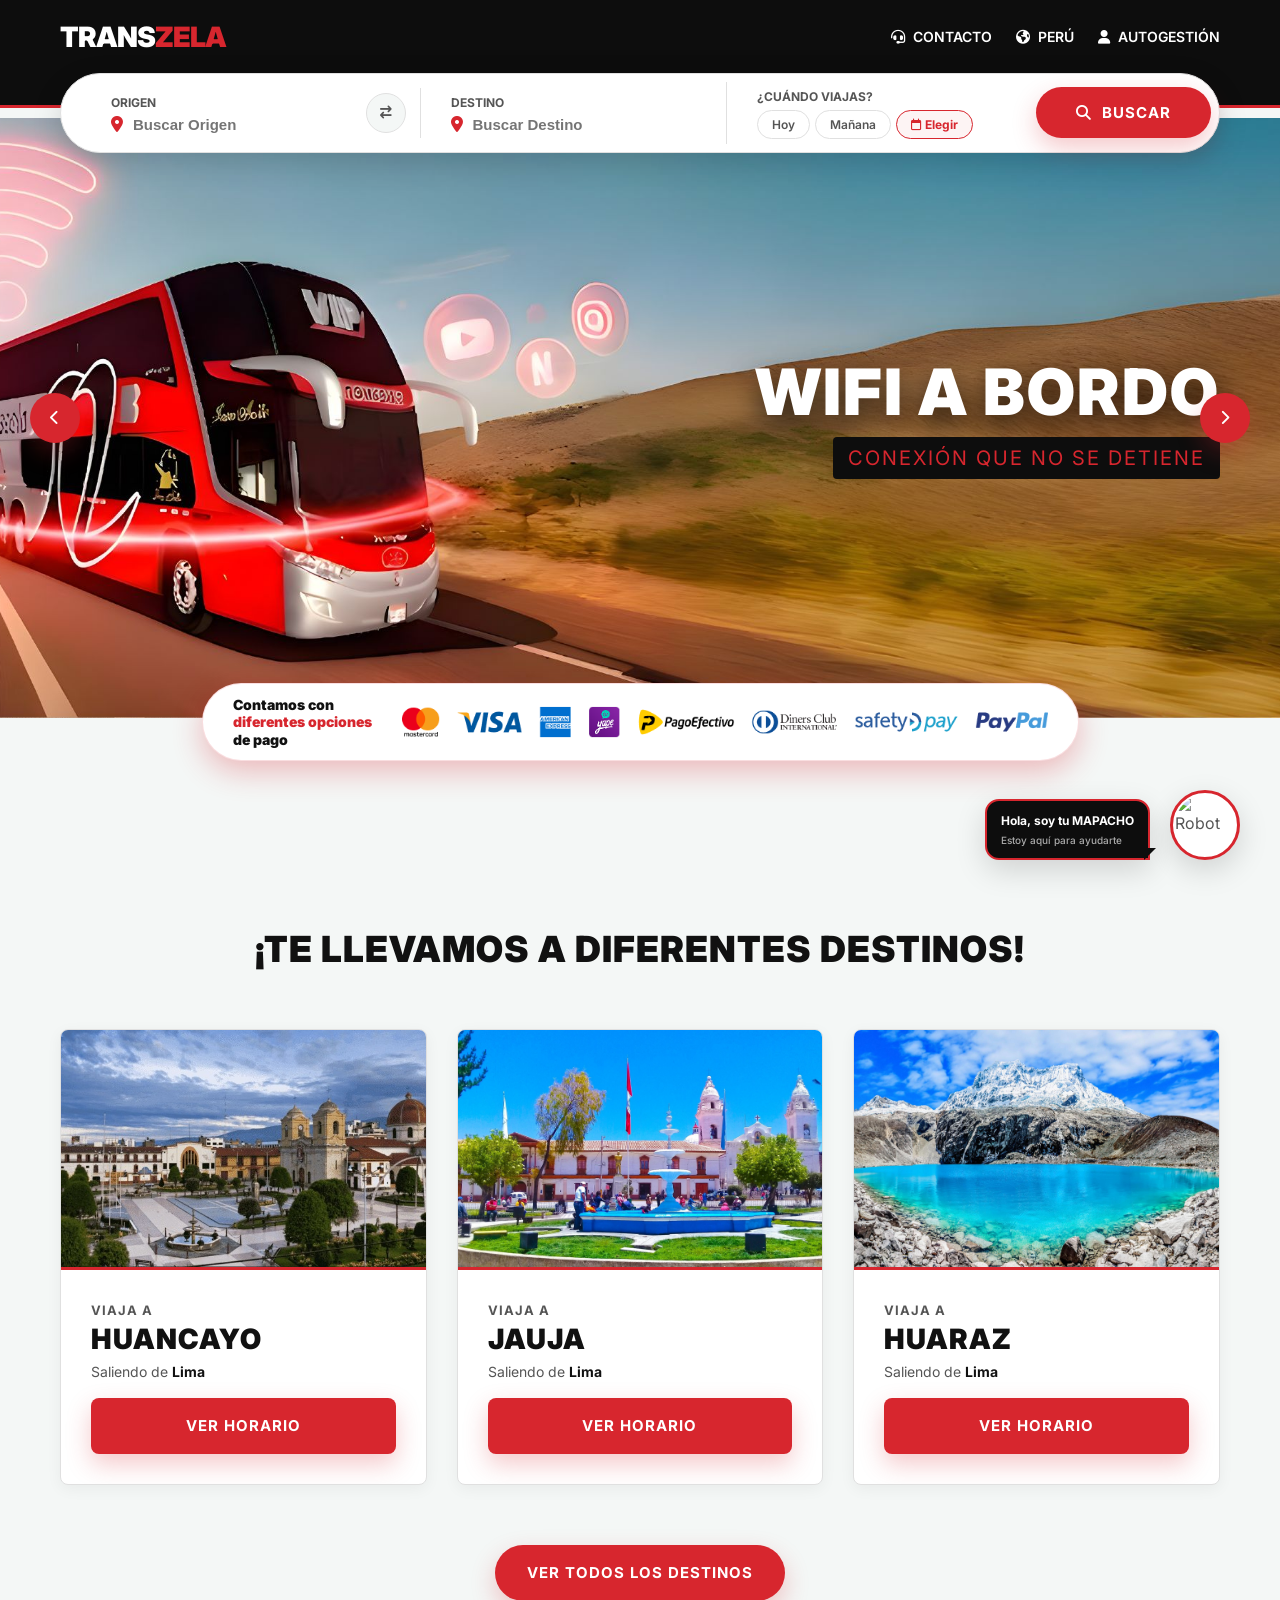
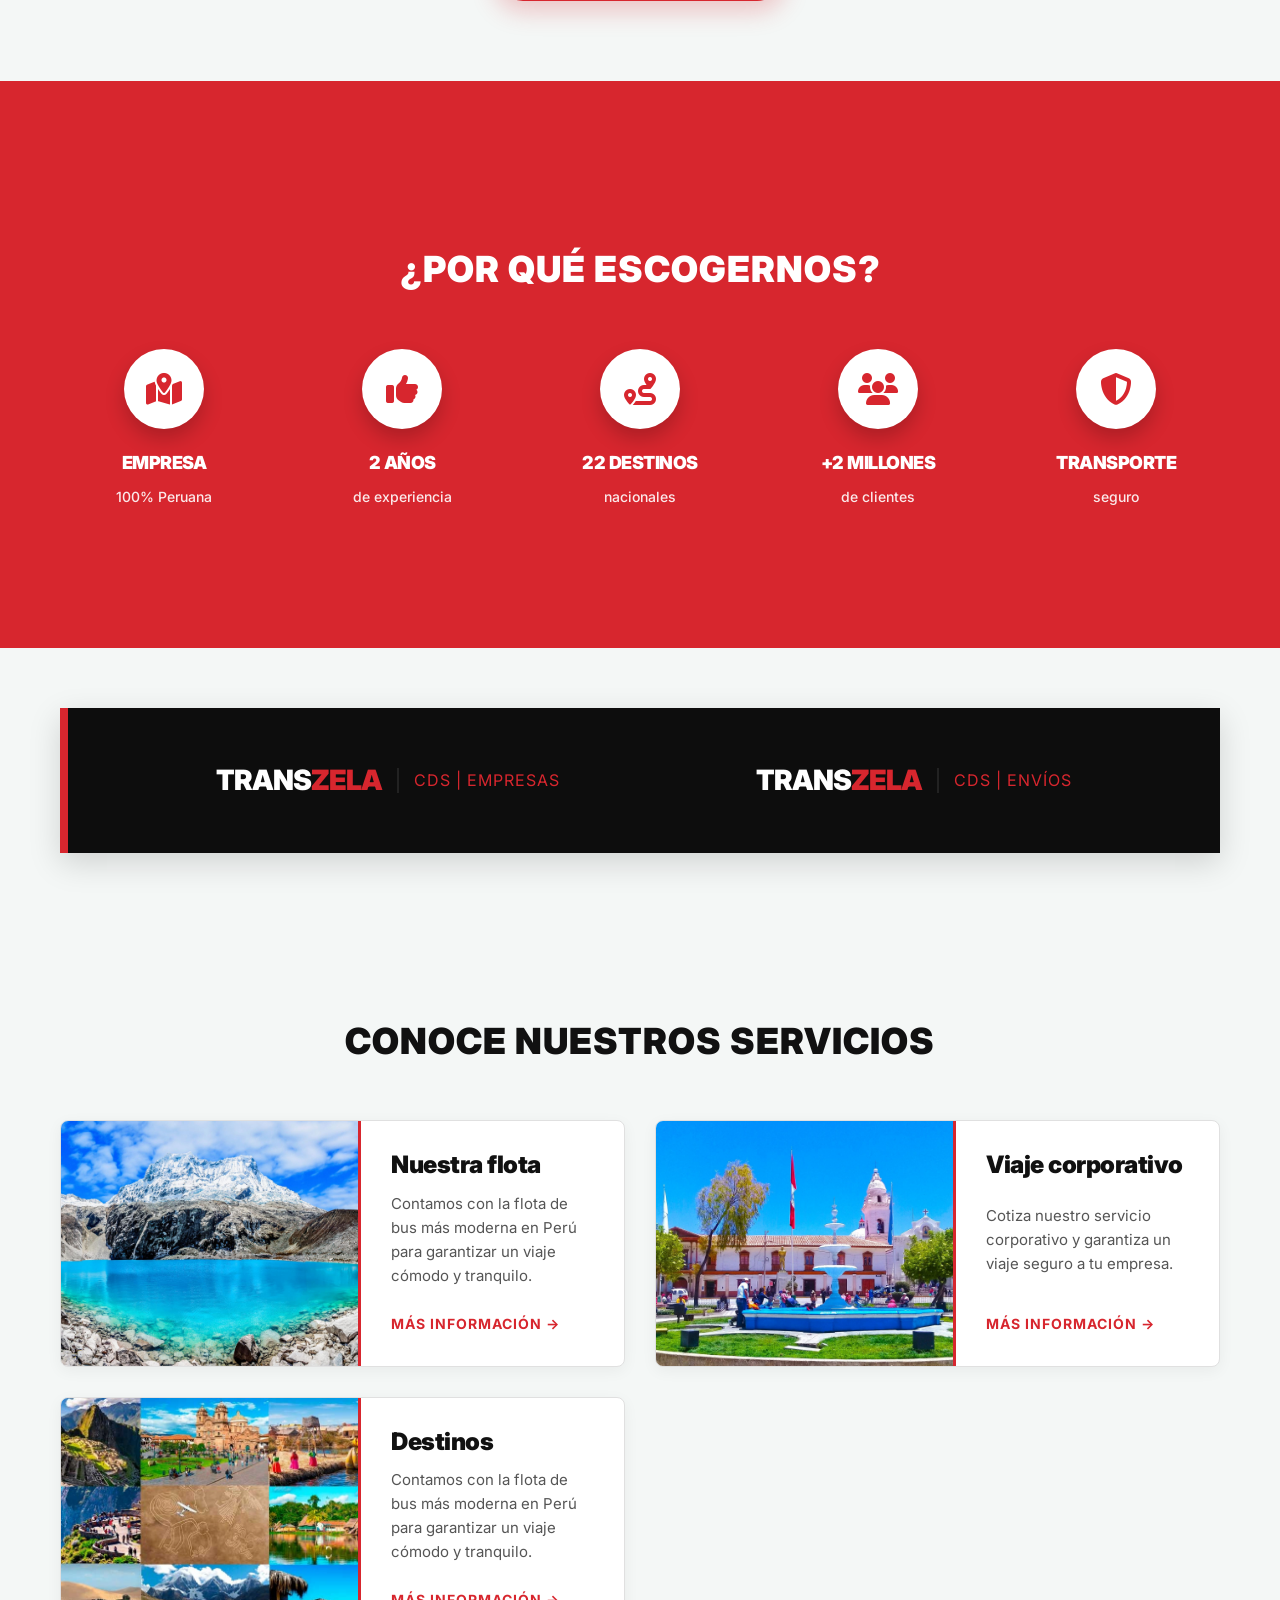
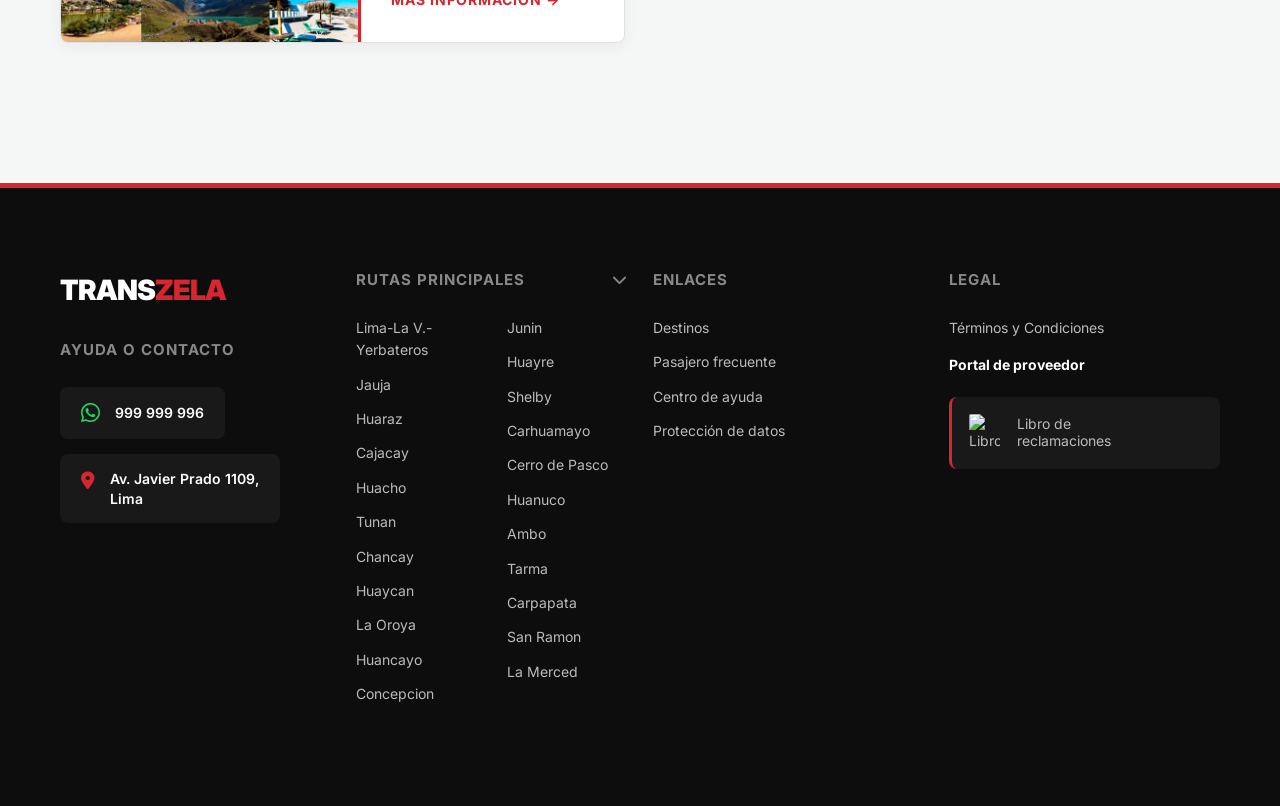
==== index.html @ 8080756e "style(hero): remover filtros gradient oscuros de las imagenes del carrusel" ====
<!DOCTYPE html>
<html lang="es">

<head>
    <meta charset="UTF-8">
    <meta name="viewport" content="width=device-width, initial-scale=1.0">
    <title>TRANSZELA - Viaja seguro y cómodo</title>
    <!-- SEO best practices -->
    <meta name="description"
        content="Transit and travel across Peru with maximum comfort. Empresa de transporte Transzela.">
    <link rel="stylesheet" href="https://cdnjs.cloudflare.com/ajax/libs/font-awesome/6.4.0/css/all.min.css">
    <link href="https://fonts.googleapis.com/css2?family=Inter:wght@400;500;600;700;800;900&display=swap"
        rel="stylesheet">
    <link rel="stylesheet" href="styles/main.css">
    <link rel="icon" type="image/png" href="assets/icons/favicon.ico">
</head>

<body>
    <!-- Mounted Header & Pill -->
    <div id="app-header"></div>

    <!-- Hero Banner Carousel -->
    <main>
        <section class="hero" id="hero">
            <div class="hero__track">
                <!-- Slide 1 -->
                <div class="hero__slide hero__slide--active"
                    style="background-image: url('assets/images/buswifi.jpg')">
                    <div class="l-container hero__content">
                        <div class="hero__badge">
                            <h1 class="hero__badge-title">WIFI A BORDO</h1>
                            <p class="hero__badge-sub">CONEXIÓN QUE NO SE DETIENE</p>
                        </div>
                    </div>
                </div>
                <!-- Slide 2 -->
                <div class="hero__slide"
                    style="background-image: url('assets/images/bhotel.jpg')">
                    <div class="l-container hero__content hero__content--left">
                        <div class="hero__badge">
                            <h1 class="hero__badge-title">Bus Hotel</h1>
                            <p class="hero__badge-sub">La Ruta del Descanso</p>
                        </div>
                    </div>
                </div>
                <!-- Slide 3 -->
                <div class="hero__slide"
                    style="background-image: url('assets/images/b180.jpg')">
                    <div class="l-container hero__content hero__content--center">
                        <div class="hero__badge">
                            <h1 class="hero__badge-title">180° RECLINABLE</h1>
                            <p class="hero__badge-sub">COMODIDAD PREMIUM TOTAL</p>
                        </div>
                    </div>
                </div>
            </div>

            <div class="hero__nav-container">
                <button class="btn btn--primary btn--pill hero__nav-btn" id="prevBtn" aria-label="Slide anterior"><i
                        class="fa-solid fa-chevron-left"></i></button>
                <button class="btn btn--primary btn--pill hero__nav-btn" id="nextBtn" aria-label="Siguiente slide"><i
                        class="fa-solid fa-chevron-right"></i></button>
            </div>

        </section>

        <!-- Pasarela de Pagos Superpuesta -->
        <div class="payment-overlay__wrapper">
            <div class="payment-overlay">
                <div class="payment-overlay__text">
                    <span class="payment-overlay__text--bold">Contamos con</span><br>
                    <span class="payment-overlay__text--primary">diferentes opciones</span><br>
                    <span class="payment-overlay__text--bold">de pago</span>
                </div>
                <img src="assets/images/pasarela.png" alt="Opciones de Pago" class="payment-overlay__img" loading="lazy">
            </div>
        </div>

        <!-- Top Destinations -->
        <section class="l-section">
            <h2 class="l-section__title">¡Te llevamos a diferentes destinos!</h2>
            <div class="l-container l-grid l-grid--3">
                <div class="card">
                    <img src="assets/images/destinos/Huancayo.jpg" alt="Huancayo" class="card__img" loading="lazy">
                    <div class="card__body">
                        <div>
                            <p class="dest-card__title">Viaja a <span>Huancayo</span></p>
                            <p class="dest-card__sub">Saliendo de <strong>Lima</strong></p>
                        </div>
                        <a href="#" class="btn btn--primary u-w-full">VER HORARIO</a>
                    </div>
                </div>
                <div class="card">
                    <img src="assets/images/destinos/Jauja.jpg" alt="Jauja" class="card__img" loading="lazy">
                    <div class="card__body">
                        <div>
                            <p class="dest-card__title">Viaja a <span>Jauja</span></p>
                            <p class="dest-card__sub">Saliendo de <strong>Lima</strong></p>
                        </div>
                        <a href="#" class="btn btn--primary u-w-full">VER HORARIO</a>
                    </div>
                </div>
                <div class="card">
                    <img src="assets/images/destinos/Huaraz.jpg" alt="Huaraz" class="card__img" loading="lazy">
                    <div class="card__body">
                        <div>
                            <p class="dest-card__title">Viaja a <span>Huaraz</span></p>
                            <p class="dest-card__sub">Saliendo de <strong>Lima</strong></p>
                        </div>
                        <a href="#" class="btn btn--primary u-w-full">VER HORARIO</a>
                    </div>
                </div>
            </div>

            <div class="l-container u-text-center u-mt-40">
                <a href="pages/destinos.html" class="btn btn--primary btn--pill">Ver todos los destinos</a>
            </div>
        </section>

        <!-- Why Us -->
        <section class="l-section l-section--primary">
            <h2 class="l-section__title u-text-white">¿Por qué escogernos?</h2>
            <div class="l-container l-grid l-grid--features">
                <div class="feature">
                    <div class="feature__icon"><i class="fa-solid fa-map-location-dot"></i></div>
                    <h4 class="feature__title">Empresa</h4>
                    <p class="feature__desc">100% Peruana</p>
                </div>
                <div class="feature">
                    <div class="feature__icon"><i class="fa-solid fa-thumbs-up"></i></div>
                    <h4 class="feature__title">2 Años</h4>
                    <p class="feature__desc">de experiencia</p>
                </div>
                <div class="feature">
                    <div class="feature__icon"><i class="fa-solid fa-route"></i></div>
                    <h4 class="feature__title">22 Destinos</h4>
                    <p class="feature__desc">nacionales</p>
                </div>
                <div class="feature">
                    <div class="feature__icon"><i class="fa-solid fa-users"></i></div>
                    <h4 class="feature__title">+2 Millones</h4>
                    <p class="feature__desc">de clientes</p>
                </div>
                <div class="feature">
                    <div class="feature__icon"><i class="fa-solid fa-shield-halved"></i></div>
                    <h4 class="feature__title">Transporte</h4>
                    <p class="feature__desc">seguro</p>
                </div>
            </div>
        </section>

        <!-- Banner -->
        <div class="l-container">
            <div class="banner">
                <div class="banner__brand">
                    <span class="header__logo-text">
                        <span class="header__logo-text--dark">TRANS</span><span
                            class="header__logo-text--primary">ZELA</span>
                    </span>
                    <span class="banner__sub">CDS | empresas</span>
                </div>
                <div class="banner__brand">
                    <span class="header__logo-text">
                        <span class="header__logo-text--dark">TRANS</span><span
                            class="header__logo-text--primary">ZELA</span>
                    </span>
                    <span class="banner__sub">CDS | envíos</span>
                </div>
            </div>
        </div>

        <!-- Servicios -->
        <section class="l-section">
            <h2 class="l-section__title">Conoce nuestros servicios</h2>
            <div class="l-container l-grid l-grid--2">
                <div class="card card--horizontal">
                    <img src="assets/images/destinos/Huaraz.jpg" alt="Flota" class="card__img" loading="lazy">
                    <div class="card__body">
                        <h3 class="card__title">Nuestra flota</h3>
                        <p class="card__desc">Contamos con la flota de bus más moderna en Perú para garantizar un viaje
                            cómodo y tranquilo.</p>
                        <a href="pages/flota.html" class="card__link">Más información →</a>
                    </div>
                </div>
                <div class="card card--horizontal">
                    <img src="assets/images/destinos/Jauja.jpg" alt="Corporativo" class="card__img" loading="lazy">
                    <div class="card__body">
                        <h3 class="card__title">Viaje corporativo</h3>
                        <p class="card__desc">Cotiza nuestro servicio corporativo y garantiza un viaje seguro a tu
                            empresa.</p>
                        <a href="pages/corporativo.html" class="card__link">Más información →</a>
                    </div>
                </div>
                <div class="card card--horizontal">
                    <img src="assets/images/destinos.webp" alt="Destinos" class="card__img" loading="lazy">
                    <div class="card__body">
                        <h3 class="card__title">Destinos</h3>
                        <p class="card__desc">Contamos con la flota de bus más moderna en Perú para garantizar un viaje
                            cómodo y tranquilo.</p>
                        <a href="pages/destinos.html" class="card__link">Más información →</a>
                    </div>
                </div>
            </div>
        </section>
    </main>

    <!-- Footer Component -->
    <div id="app-footer"></div>

    <!-- Main JavaScript App -->
    <script type="module" src="scripts/main.js"></script>
</body>

</html>
---- styles/main.css ----
/* ==========================================================================
   Main Stylesheet
   ========================================================================== */

/* 1. Global Variables & Setup */
@import url('variables.css');

/* 2. Layout Structure */
@import url('layout.css');

/* 3. BEM UI Components */
@import url('components.css');
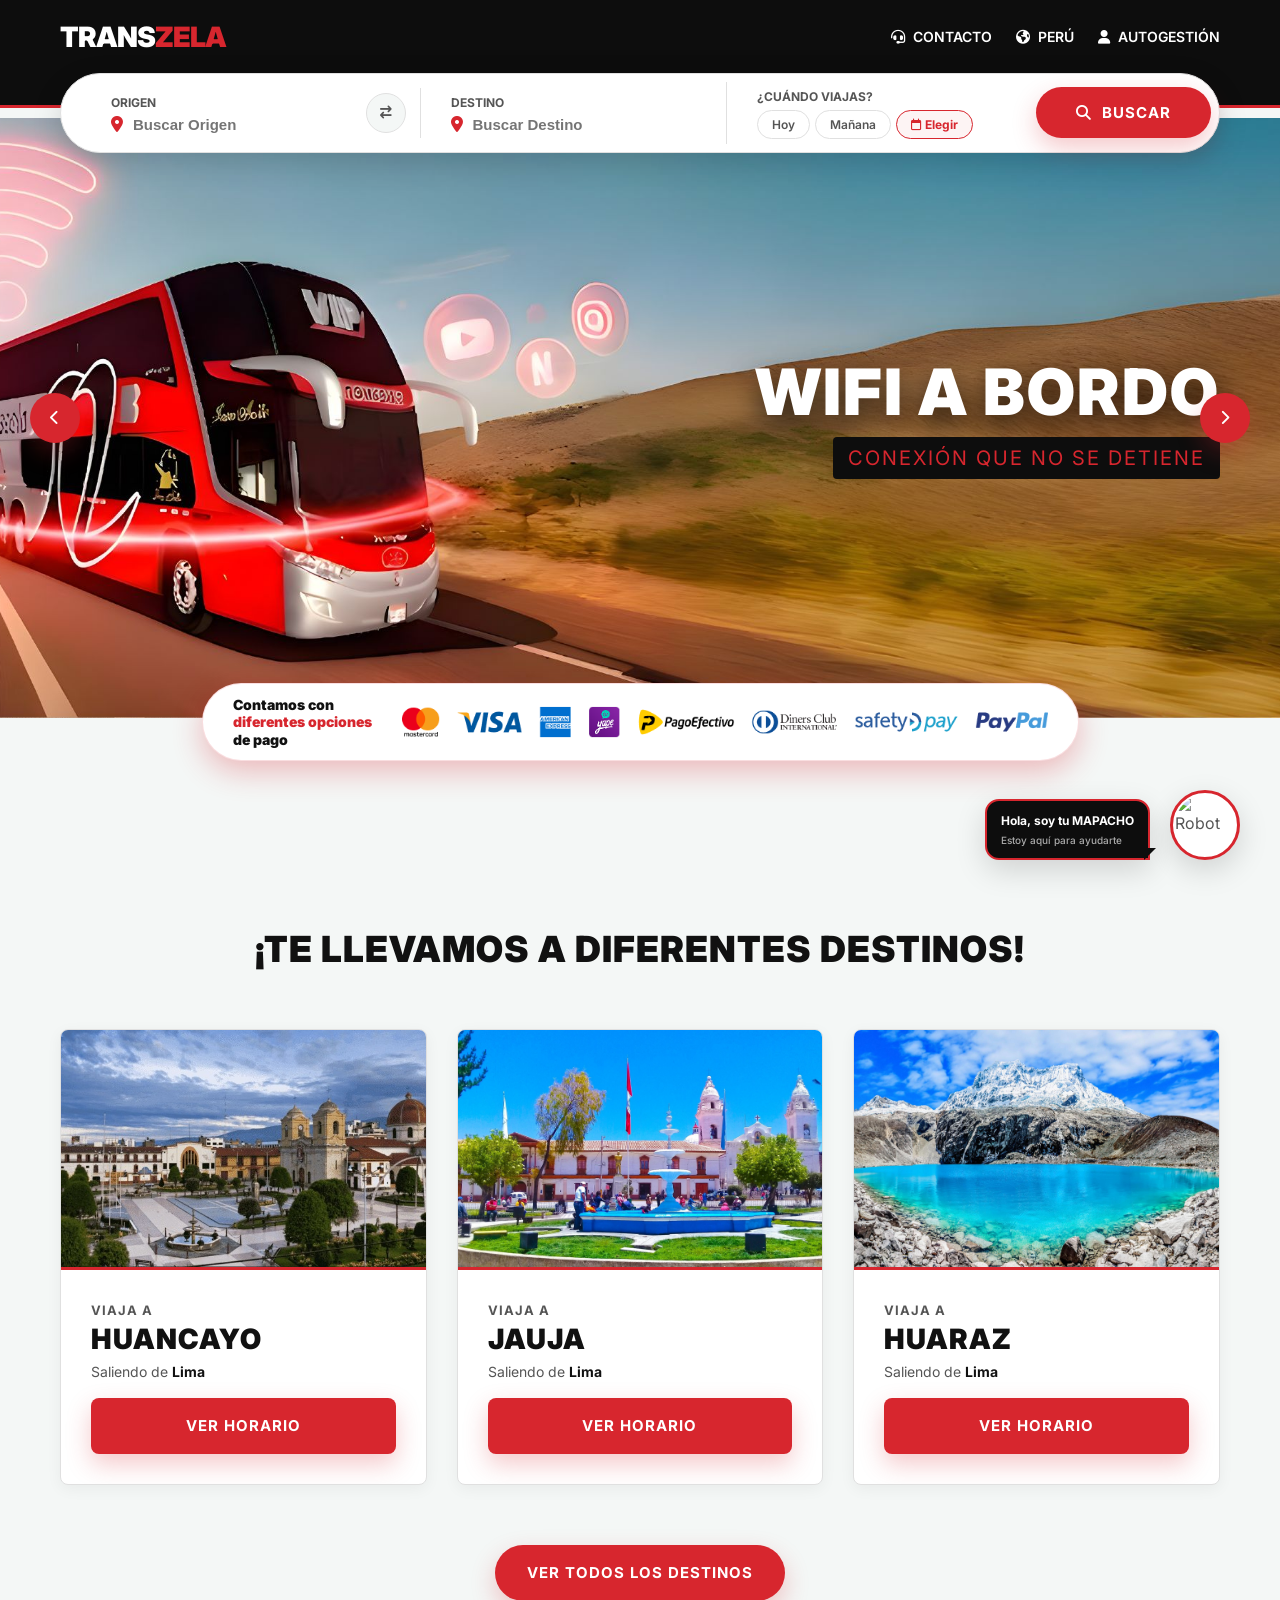
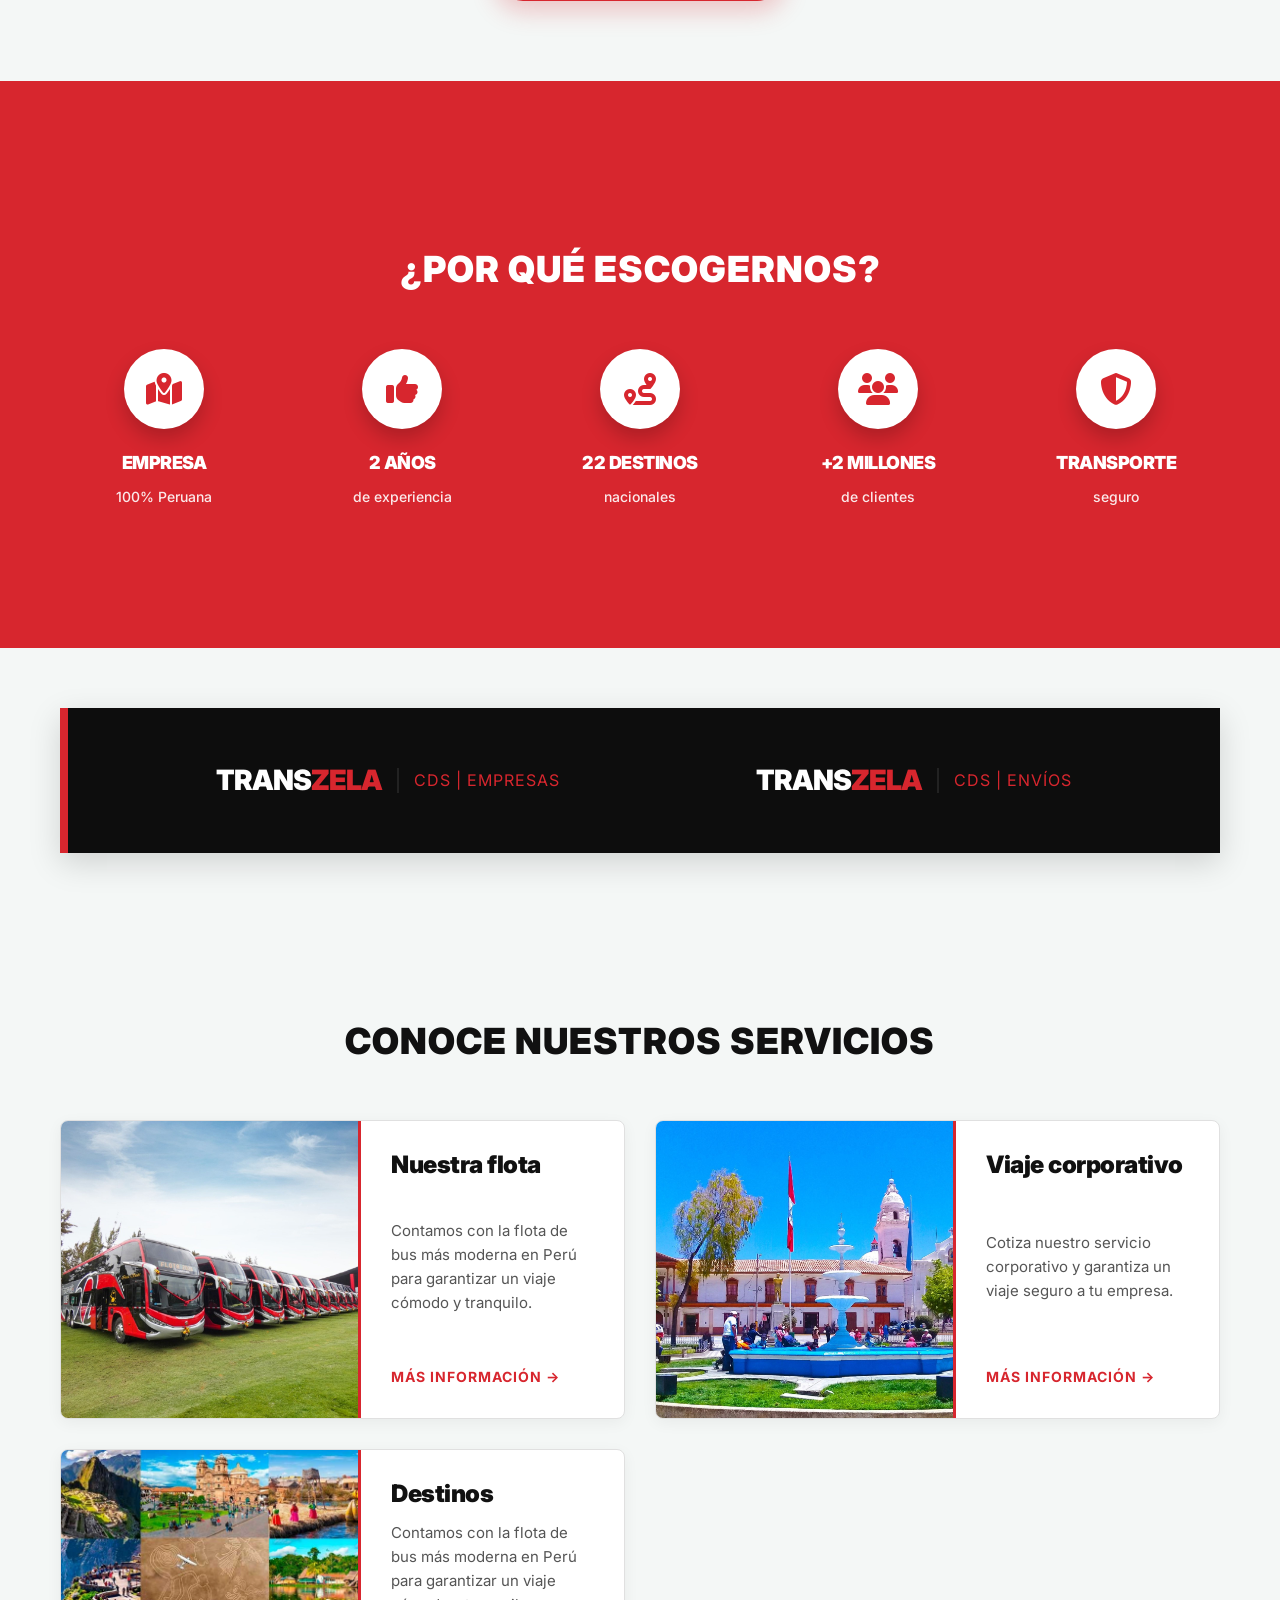
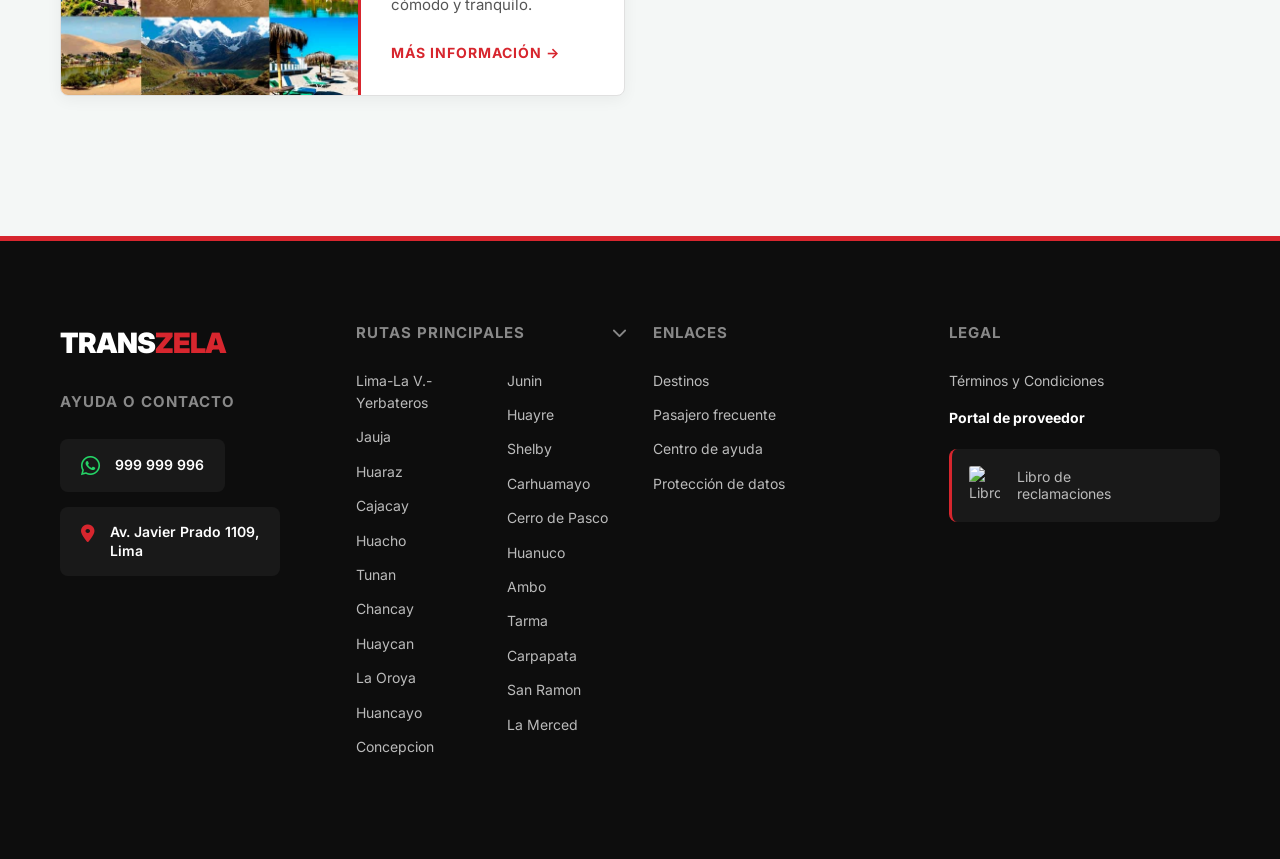
==== commit d5e4c84a: "chore: actualizaciones manuales de rutas de imagen y contenido ajustado en index" ====
--- a/index.html
+++ b/index.html
@@ -24,8 +24,7 @@
         <section class="hero" id="hero">
             <div class="hero__track">
                 <!-- Slide 1 -->
-                <div class="hero__slide hero__slide--active"
-                    style="background-image: url('assets/images/buswifi.jpg')">
+                <div class="hero__slide hero__slide--active" style="background-image: url('assets/images/buswifi.jpg')">
                     <div class="l-container hero__content">
                         <div class="hero__badge">
                             <h1 class="hero__badge-title">WIFI A BORDO</h1>
@@ -34,8 +33,7 @@
                     </div>
                 </div>
                 <!-- Slide 2 -->
-                <div class="hero__slide"
-                    style="background-image: url('assets/images/bhotel.jpg')">
+                <div class="hero__slide" style="background-image: url('assets/images/bhotel.jpg')">
                     <div class="l-container hero__content hero__content--left">
                         <div class="hero__badge">
                             <h1 class="hero__badge-title">Bus Hotel</h1>
@@ -44,12 +42,11 @@
                     </div>
                 </div>
                 <!-- Slide 3 -->
-                <div class="hero__slide"
-                    style="background-image: url('assets/images/b180.jpg')">
+                <div class="hero__slide" style="background-image: url('assets/images/b180.jpg')">
                     <div class="l-container hero__content hero__content--center">
                         <div class="hero__badge">
-                            <h1 class="hero__badge-title">180° RECLINABLE</h1>
-                            <p class="hero__badge-sub">COMODIDAD PREMIUM TOTAL</p>
+                            <h1 class="hero__badge-title">VIAJE SEGURO</h1>
+                            <p class="hero__badge-sub">MONITOREO GPS Y CONTROL 24/7</p>
                         </div>
                     </div>
                 </div>
@@ -72,7 +69,8 @@
                     <span class="payment-overlay__text--primary">diferentes opciones</span><br>
                     <span class="payment-overlay__text--bold">de pago</span>
                 </div>
-                <img src="assets/images/pasarela.png" alt="Opciones de Pago" class="payment-overlay__img" loading="lazy">
+                <img src="assets/images/pasarela.png" alt="Opciones de Pago" class="payment-overlay__img"
+                    loading="lazy">
             </div>
         </div>
 
@@ -174,7 +172,7 @@
             <h2 class="l-section__title">Conoce nuestros servicios</h2>
             <div class="l-container l-grid l-grid--2">
                 <div class="card card--horizontal">
-                    <img src="assets/images/destinos/Huaraz.jpg" alt="Flota" class="card__img" loading="lazy">
+                    <img src="assets/images/fleet/Flota.jpg" alt="Flota" class="card__img" loading="lazy">
                     <div class="card__body">
                         <h3 class="card__title">Nuestra flota</h3>
                         <p class="card__desc">Contamos con la flota de bus más moderna en Perú para garantizar un viaje
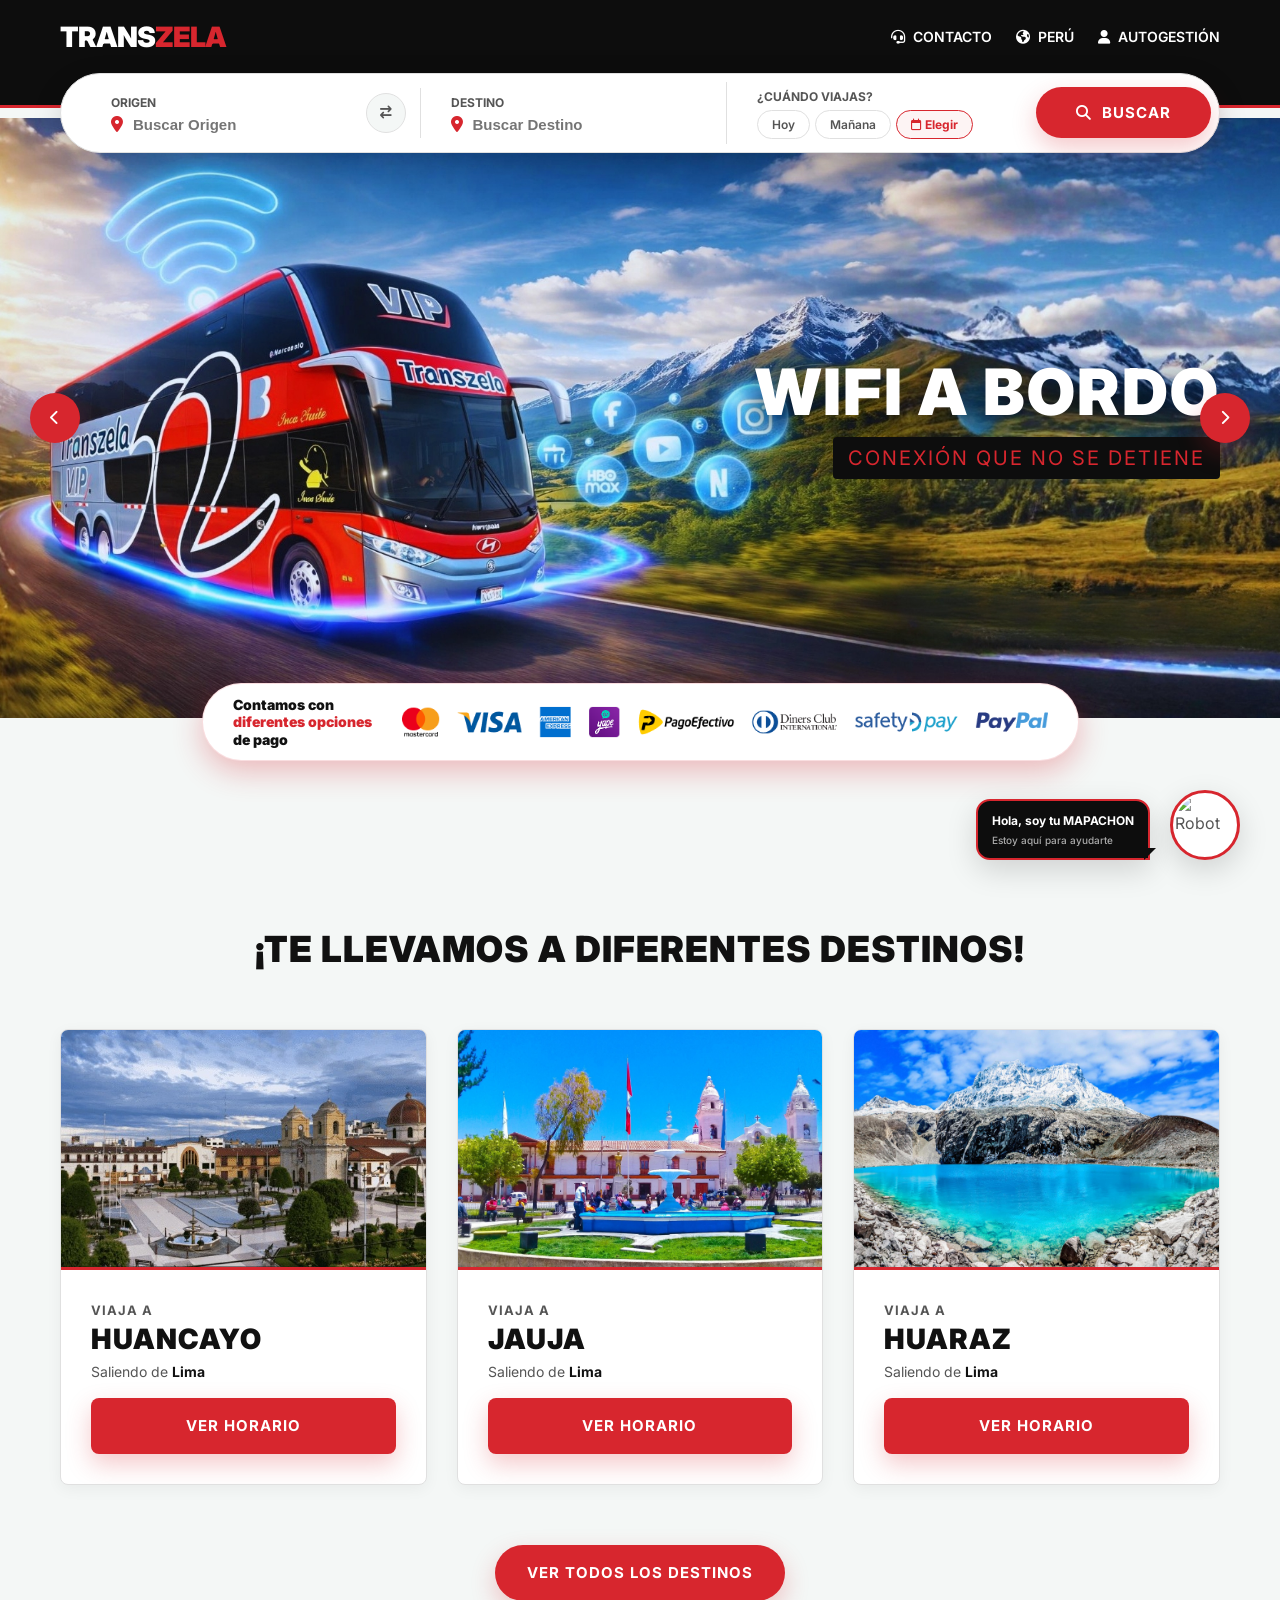
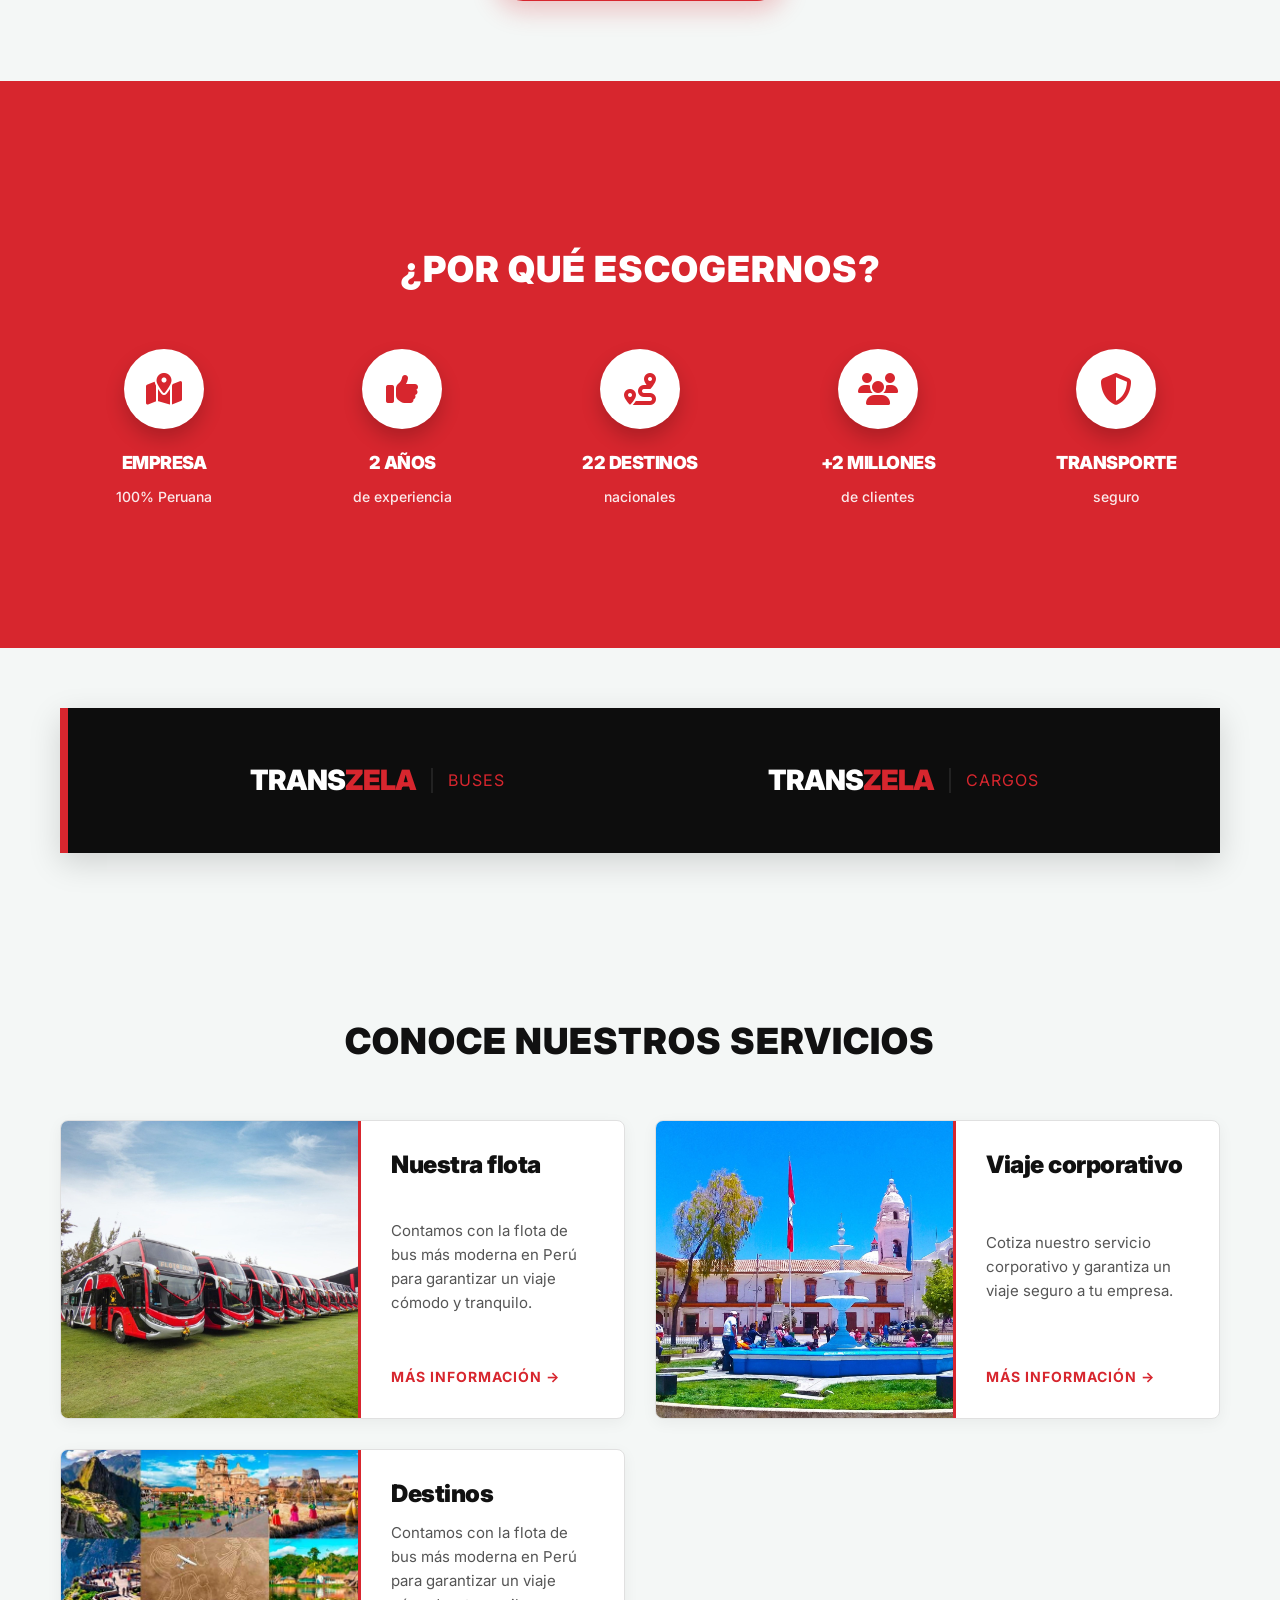
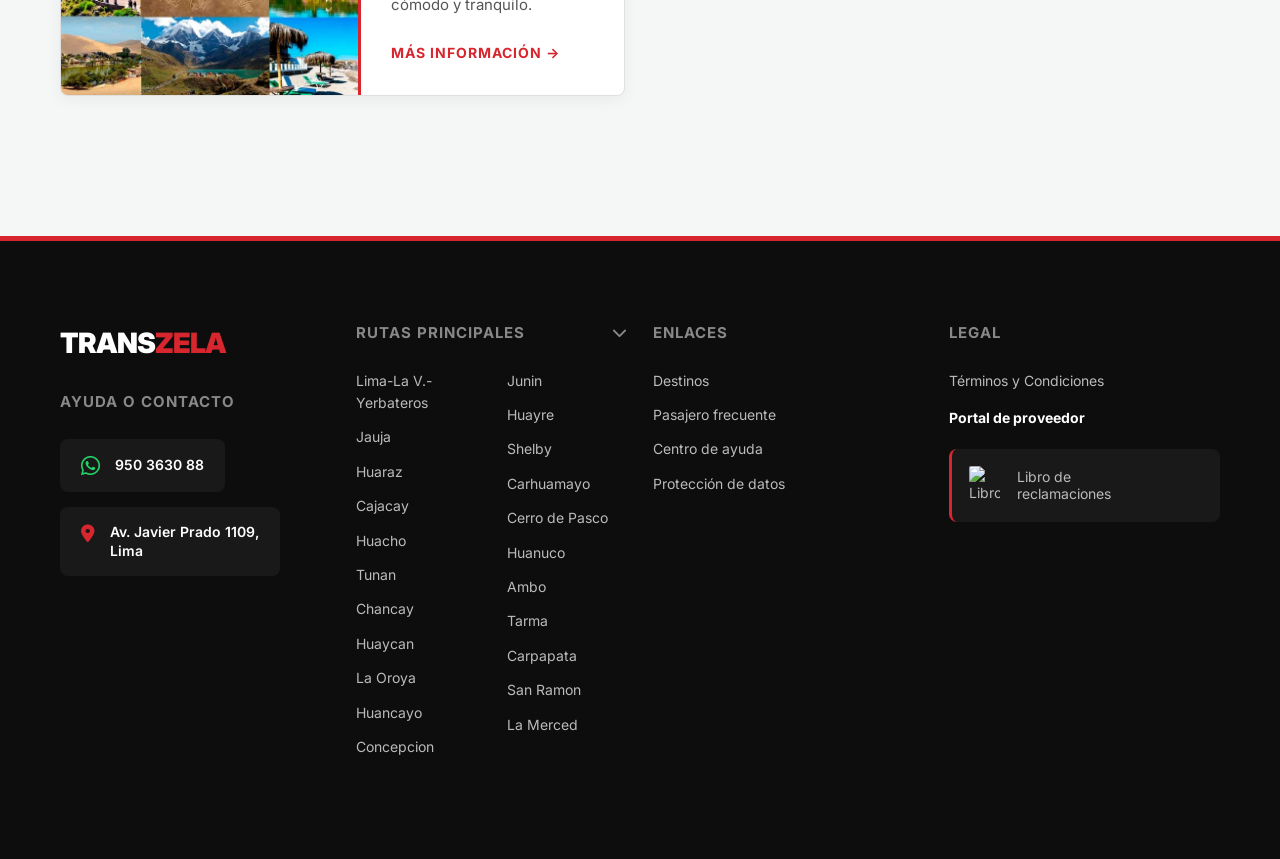
==== commit 6b042039: "Img" ====
--- a/index.html
+++ b/index.html
@@ -5,9 +5,22 @@
     <meta charset="UTF-8">
     <meta name="viewport" content="width=device-width, initial-scale=1.0">
     <title>TRANSZELA - Viaja seguro y cómodo</title>
-    <!-- SEO best practices -->
+    <!-- SEO & Enriquecimiento de Enlaces (Open Graph) -->
     <meta name="description"
-        content="Transit and travel across Peru with maximum comfort. Empresa de transporte Transzela.">
+        content="Viaja con la mayor comodidad y seguridad por todas las rutas de Peru Server. Empresa peruana de transporte con flota moderna 100% renovada y servicio VIP.">
+    
+    <!-- Meta Tags Profesionales para WhatsApp, Facebook, Discord, etc -->
+    <meta property="og:title" content="TRANSZELA | Empresa de Transporte Líder en Peru Server">
+    <meta property="og:description" content="Vivimos la ruta contigo. Contamos con los buses más modernos (Cama 180°, Pantallas Individuales) y conectamos los principales destinos de Peru Server. ¡Compra tu boleto ya!">
+    <meta property="og:image" content="https://raw.githubusercontent.com/NilverTI/TranszelaPsv/main/assets/images/b180.jpg">
+    <meta property="og:type" content="website">
+    
+    <!-- Twitter / X Card -->
+    <meta name="twitter:card" content="summary_large_image">
+    <meta name="twitter:title" content="TRANSZELA - Excelencia y Comodidad">
+    <meta name="twitter:description" content="Conectando Peru Server con la mejor flota de buses ejecutivos.">
+    <meta name="twitter:image" content="https://raw.githubusercontent.com/NilverTI/TranszelaPsv/main/assets/images/fleet/Bus.png">
+
     <link rel="stylesheet" href="https://cdnjs.cloudflare.com/ajax/libs/font-awesome/6.4.0/css/all.min.css">
     <link href="https://fonts.googleapis.com/css2?family=Inter:wght@400;500;600;700;800;900&display=swap"
         rel="stylesheet">
@@ -155,14 +168,14 @@
                         <span class="header__logo-text--dark">TRANS</span><span
                             class="header__logo-text--primary">ZELA</span>
                     </span>
-                    <span class="banner__sub">CDS | empresas</span>
+                    <span class="banner__sub">Buses</span>
                 </div>
                 <div class="banner__brand">
                     <span class="header__logo-text">
                         <span class="header__logo-text--dark">TRANS</span><span
                             class="header__logo-text--primary">ZELA</span>
                     </span>
-                    <span class="banner__sub">CDS | envíos</span>
+                    <span class="banner__sub">Cargos</span>
                 </div>
             </div>
         </div>
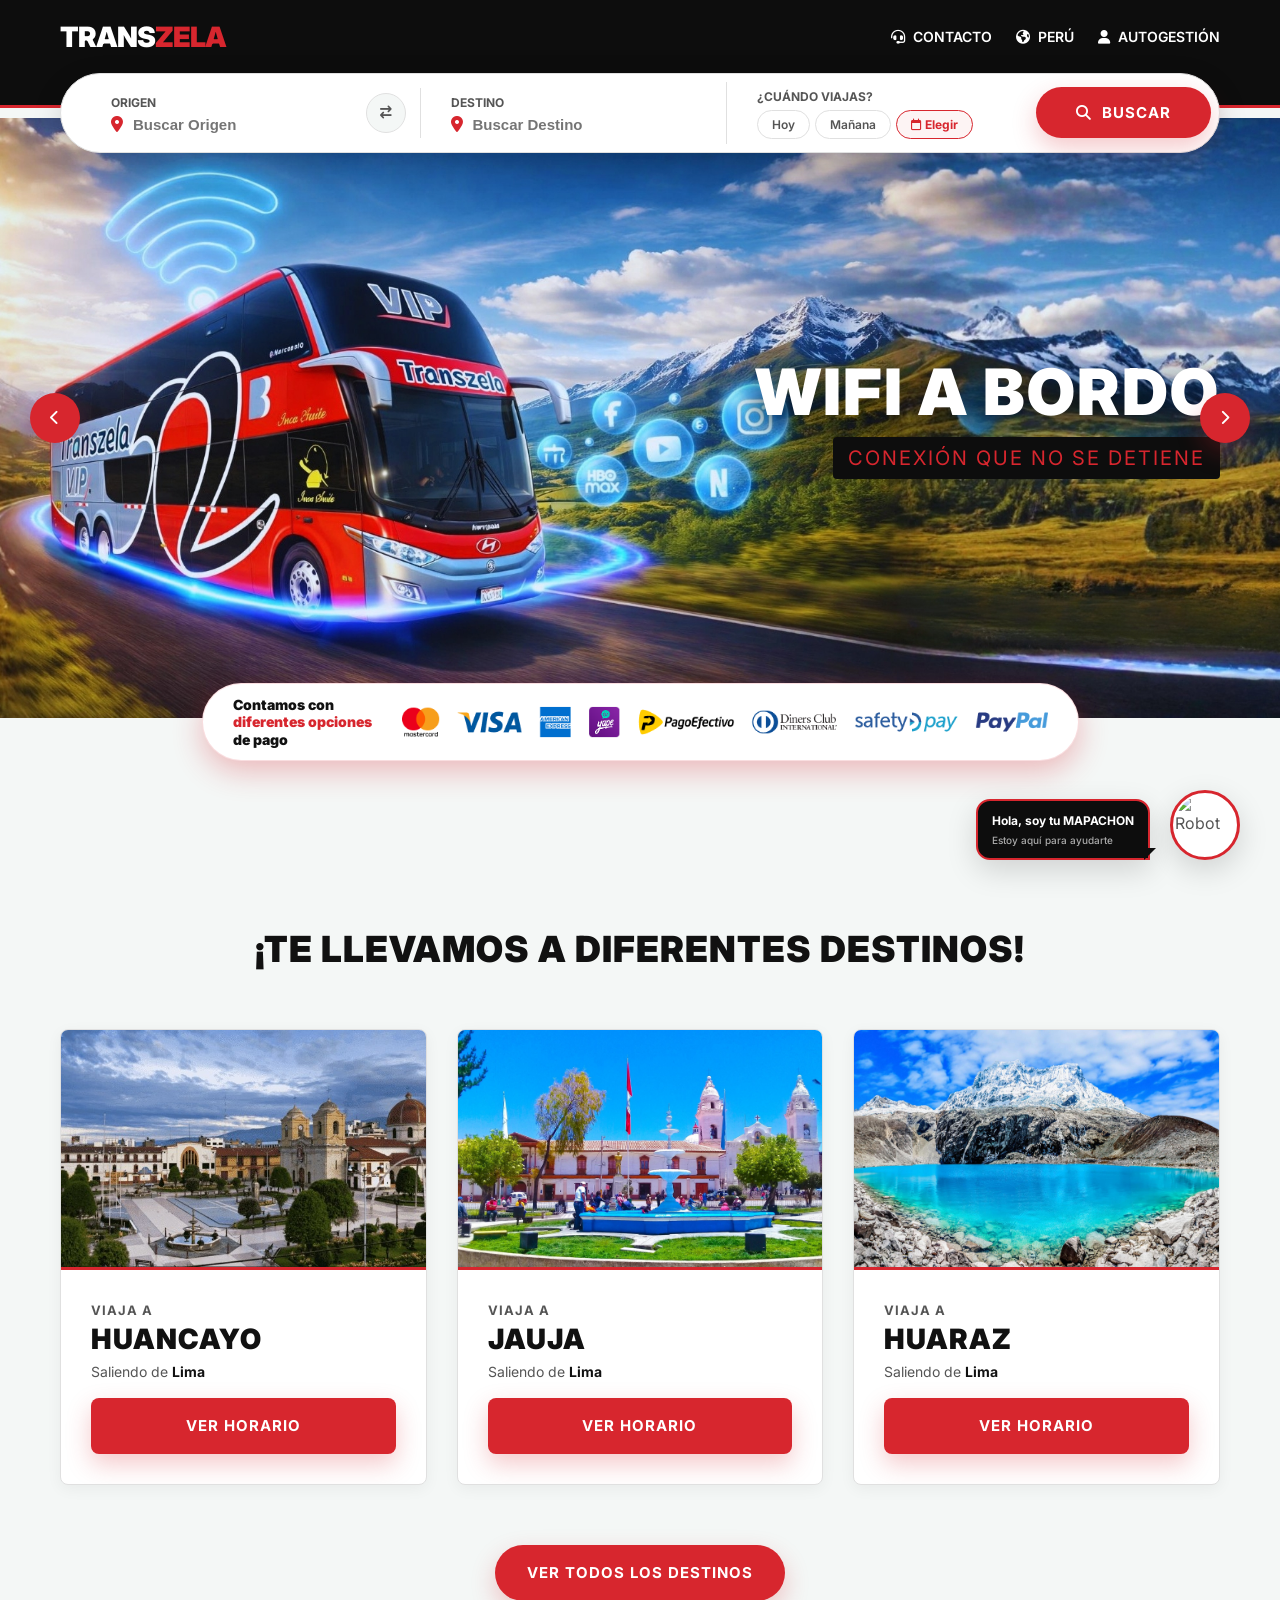
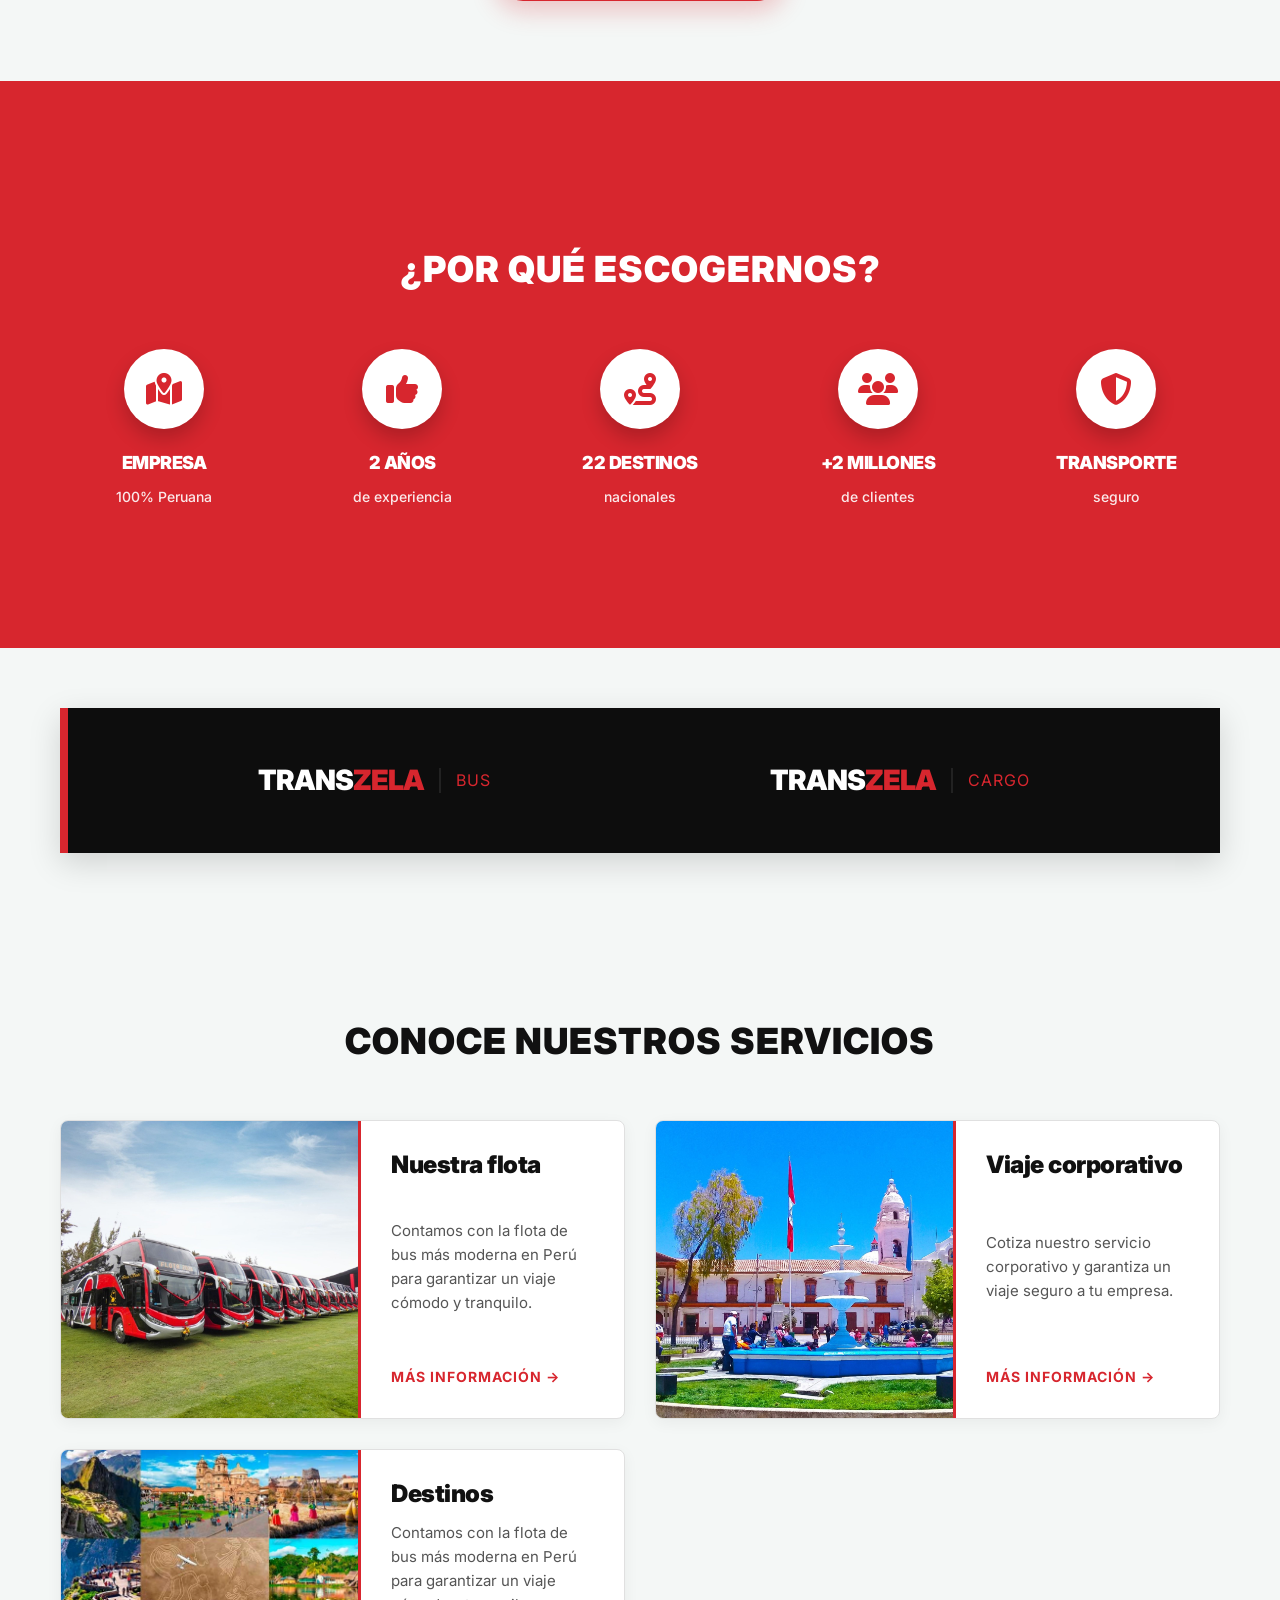
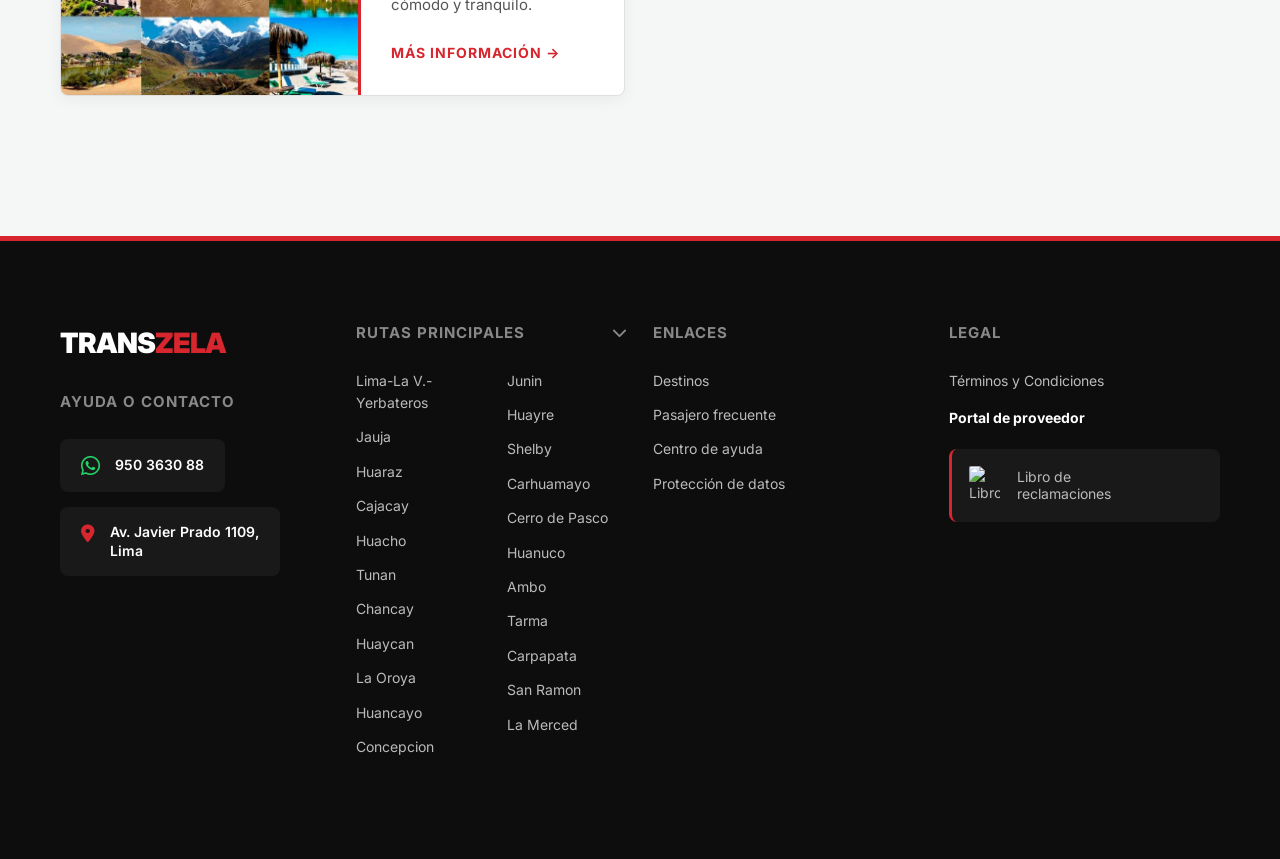
==== commit f76b1a28: "Horarios" ====
--- a/index.html
+++ b/index.html
@@ -8,18 +8,21 @@
     <!-- SEO & Enriquecimiento de Enlaces (Open Graph) -->
     <meta name="description"
         content="Viaja con la mayor comodidad y seguridad por todas las rutas de Peru Server. Empresa peruana de transporte con flota moderna 100% renovada y servicio VIP.">
-    
+
     <!-- Meta Tags Profesionales para WhatsApp, Facebook, Discord, etc -->
     <meta property="og:title" content="TRANSZELA | Empresa de Transporte Líder en Peru Server">
-    <meta property="og:description" content="Vivimos la ruta contigo. Contamos con los buses más modernos (Cama 180°, Pantallas Individuales) y conectamos los principales destinos de Peru Server. ¡Compra tu boleto ya!">
-    <meta property="og:image" content="https://raw.githubusercontent.com/NilverTI/TranszelaPsv/main/assets/images/b180.jpg">
+    <meta property="og:description"
+        content="Vivimos la ruta contigo. Contamos con los buses más modernos (Cama 180°, Pantallas Individuales) y conectamos los principales destinos de Peru Server. ¡Compra tu boleto ya!">
+    <meta property="og:image"
+        content="https://raw.githubusercontent.com/NilverTI/TranszelaPsv/main/assets/images/b180.jpg">
     <meta property="og:type" content="website">
-    
+
     <!-- Twitter / X Card -->
     <meta name="twitter:card" content="summary_large_image">
     <meta name="twitter:title" content="TRANSZELA - Excelencia y Comodidad">
     <meta name="twitter:description" content="Conectando Peru Server con la mejor flota de buses ejecutivos.">
-    <meta name="twitter:image" content="https://raw.githubusercontent.com/NilverTI/TranszelaPsv/main/assets/images/fleet/Bus.png">
+    <meta name="twitter:image"
+        content="https://raw.githubusercontent.com/NilverTI/TranszelaPsv/main/assets/images/fleet/Bus.png">
 
     <link rel="stylesheet" href="https://cdnjs.cloudflare.com/ajax/libs/font-awesome/6.4.0/css/all.min.css">
     <link href="https://fonts.googleapis.com/css2?family=Inter:wght@400;500;600;700;800;900&display=swap"
@@ -98,7 +101,8 @@
                             <p class="dest-card__title">Viaja a <span>Huancayo</span></p>
                             <p class="dest-card__sub">Saliendo de <strong>Lima</strong></p>
                         </div>
-                        <a href="#" class="btn btn--primary u-w-full">VER HORARIO</a>
+                        <a href="#" class="btn btn--primary u-w-full" data-schedule-destination="Huancayo"
+                            data-schedule-origin="Lima">VER HORARIO</a>
                     </div>
                 </div>
                 <div class="card">
@@ -108,7 +112,8 @@
                             <p class="dest-card__title">Viaja a <span>Jauja</span></p>
                             <p class="dest-card__sub">Saliendo de <strong>Lima</strong></p>
                         </div>
-                        <a href="#" class="btn btn--primary u-w-full">VER HORARIO</a>
+                        <a href="#" class="btn btn--primary u-w-full" data-schedule-destination="Jauja"
+                            data-schedule-origin="Lima">VER HORARIO</a>
                     </div>
                 </div>
                 <div class="card">
@@ -118,7 +123,8 @@
                             <p class="dest-card__title">Viaja a <span>Huaraz</span></p>
                             <p class="dest-card__sub">Saliendo de <strong>Lima</strong></p>
                         </div>
-                        <a href="#" class="btn btn--primary u-w-full">VER HORARIO</a>
+                        <a href="#" class="btn btn--primary u-w-full" data-schedule-destination="Huaraz"
+                            data-schedule-origin="Lima">VER HORARIO</a>
                     </div>
                 </div>
             </div>
@@ -168,14 +174,14 @@
                         <span class="header__logo-text--dark">TRANS</span><span
                             class="header__logo-text--primary">ZELA</span>
                     </span>
-                    <span class="banner__sub">Buses</span>
+                    <span class="banner__sub">Bus</span>
                 </div>
                 <div class="banner__brand">
                     <span class="header__logo-text">
                         <span class="header__logo-text--dark">TRANS</span><span
                             class="header__logo-text--primary">ZELA</span>
                     </span>
-                    <span class="banner__sub">Cargos</span>
+                    <span class="banner__sub">Cargo</span>
                 </div>
             </div>
         </div>
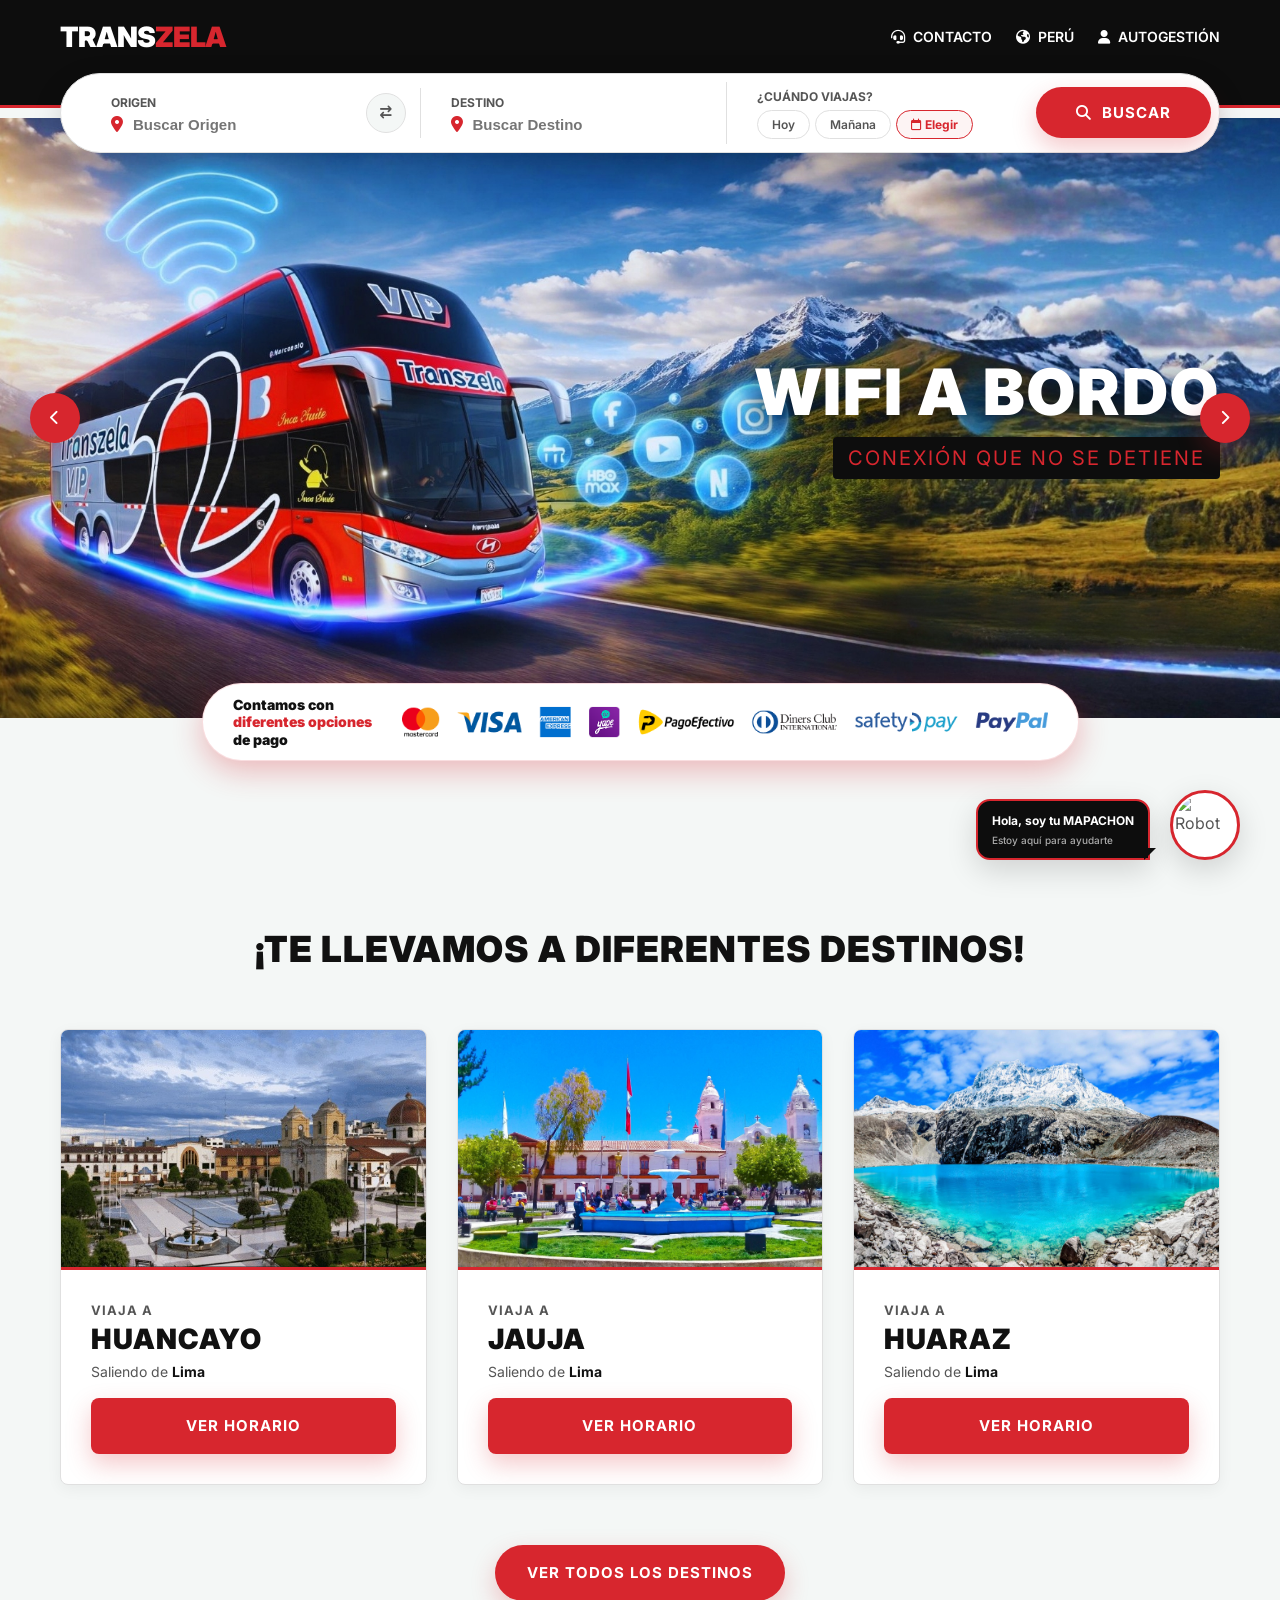
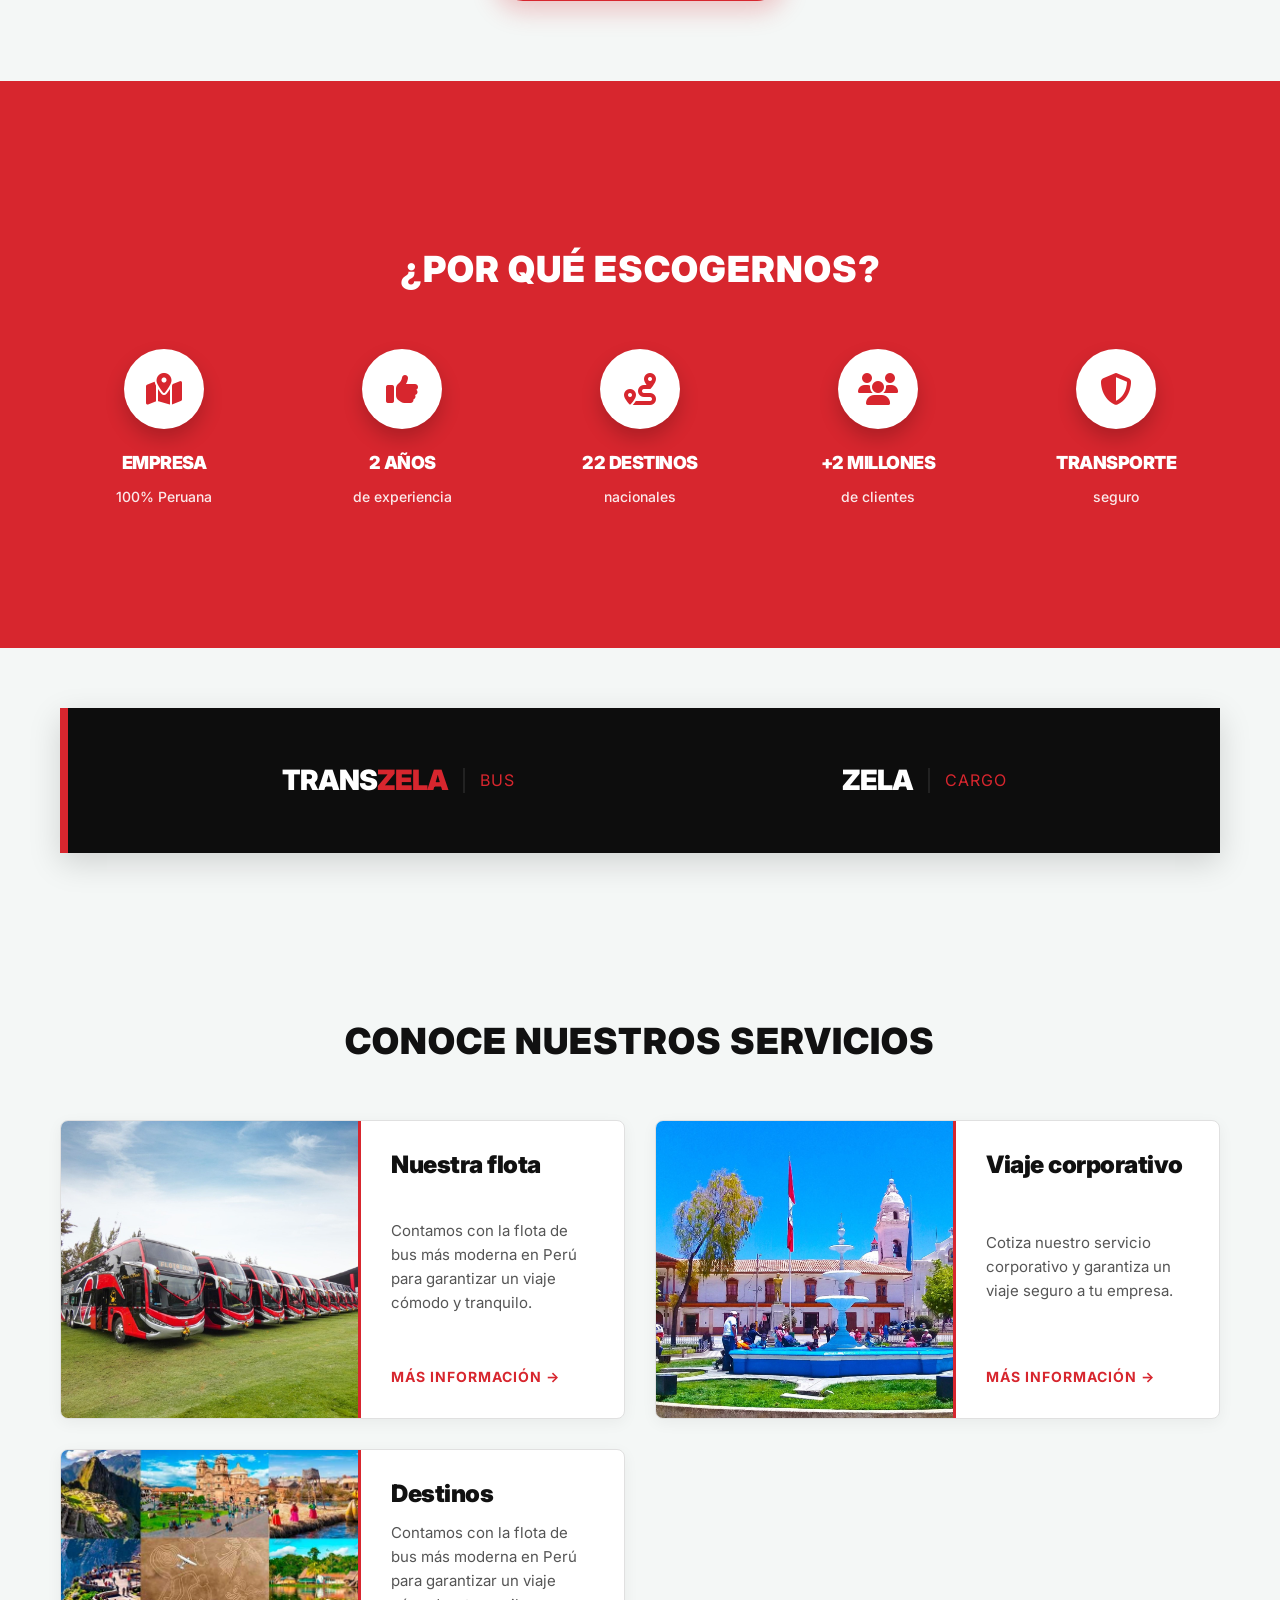
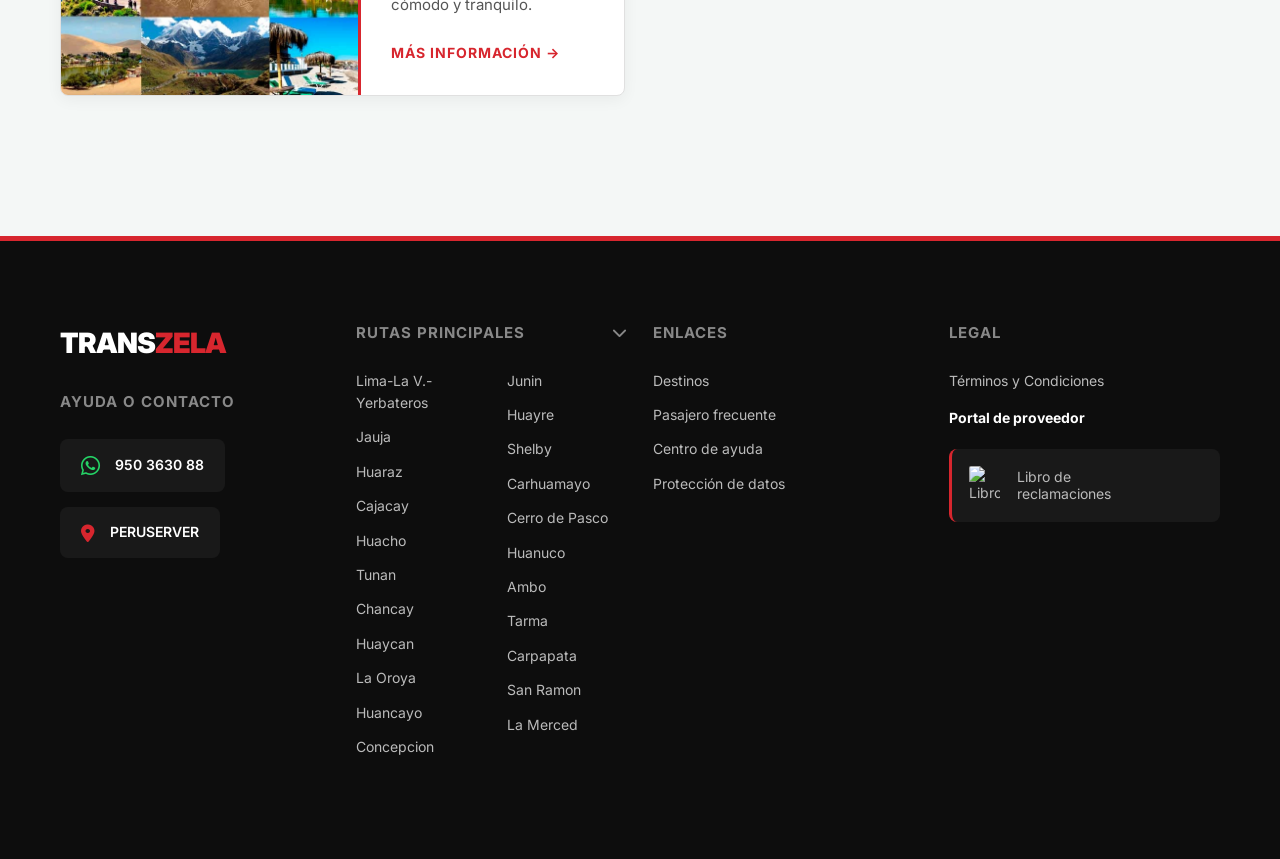
==== commit b222c96f: "style(hero): centrar texto promocional de bus hotel en carrusel" ====
--- a/index.html
+++ b/index.html
@@ -50,9 +50,9 @@
                 </div>
                 <!-- Slide 2 -->
                 <div class="hero__slide" style="background-image: url('assets/images/bhotel.jpg')">
-                    <div class="l-container hero__content hero__content--left">
+                    <div class="l-container hero__content hero__content--center">
                         <div class="hero__badge">
-                            <h1 class="hero__badge-title">Bus Hotel</h1>
+                            <h1 class="hero__badge-title">BUS HOTEL</h1>
                             <p class="hero__badge-sub">La Ruta del Descanso</p>
                         </div>
                     </div>
@@ -60,7 +60,7 @@
                 <!-- Slide 3 -->
                 <div class="hero__slide" style="background-image: url('assets/images/b180.jpg')">
                     <div class="l-container hero__content hero__content--center">
-                        <div class="hero__badge">
+                        <div class="hero__badge" style="transform: translateX(-20%);">
                             <h1 class="hero__badge-title">VIAJE SEGURO</h1>
                             <p class="hero__badge-sub">MONITOREO GPS Y CONTROL 24/7</p>
                         </div>
@@ -178,8 +178,7 @@
                 </div>
                 <div class="banner__brand">
                     <span class="header__logo-text">
-                        <span class="header__logo-text--dark">TRANS</span><span
-                            class="header__logo-text--primary">ZELA</span>
+                        <span class="header__logo-text--dark">ZELA</span>
                     </span>
                     <span class="banner__sub">Cargo</span>
                 </div>
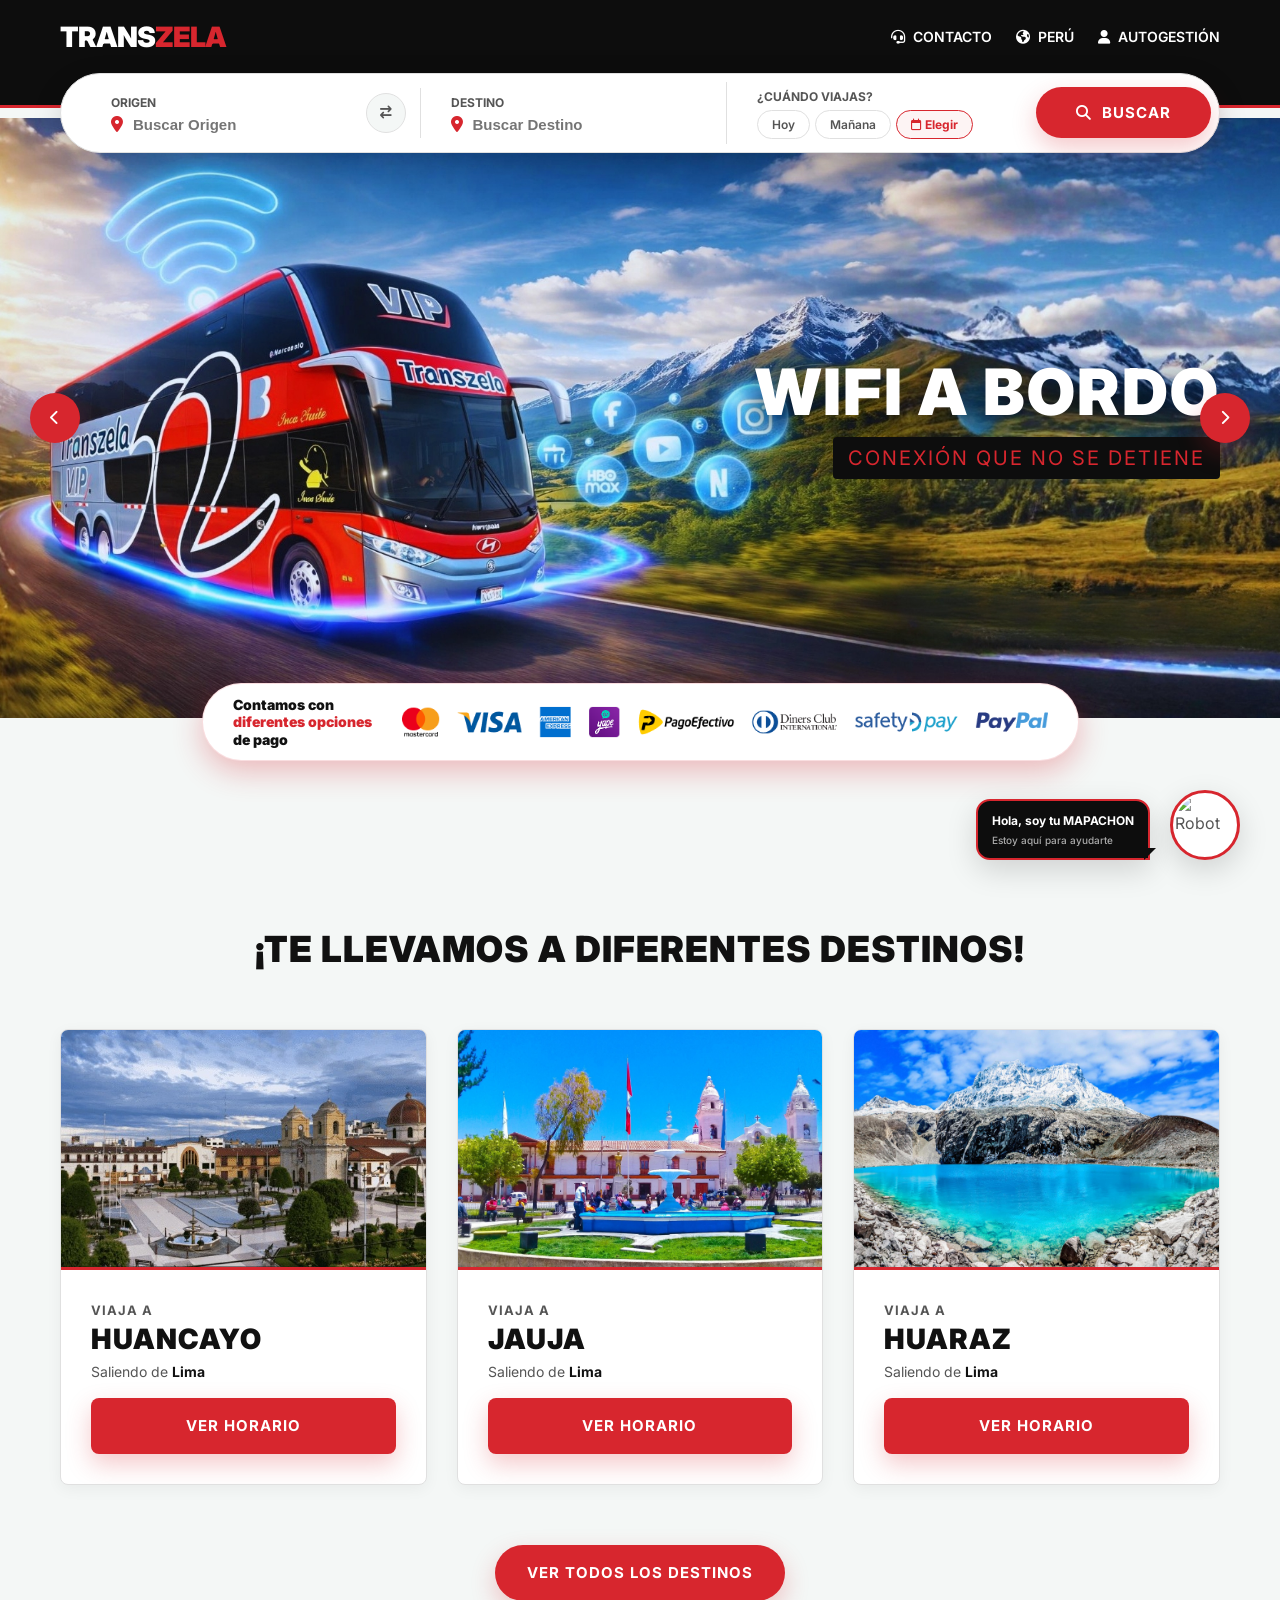
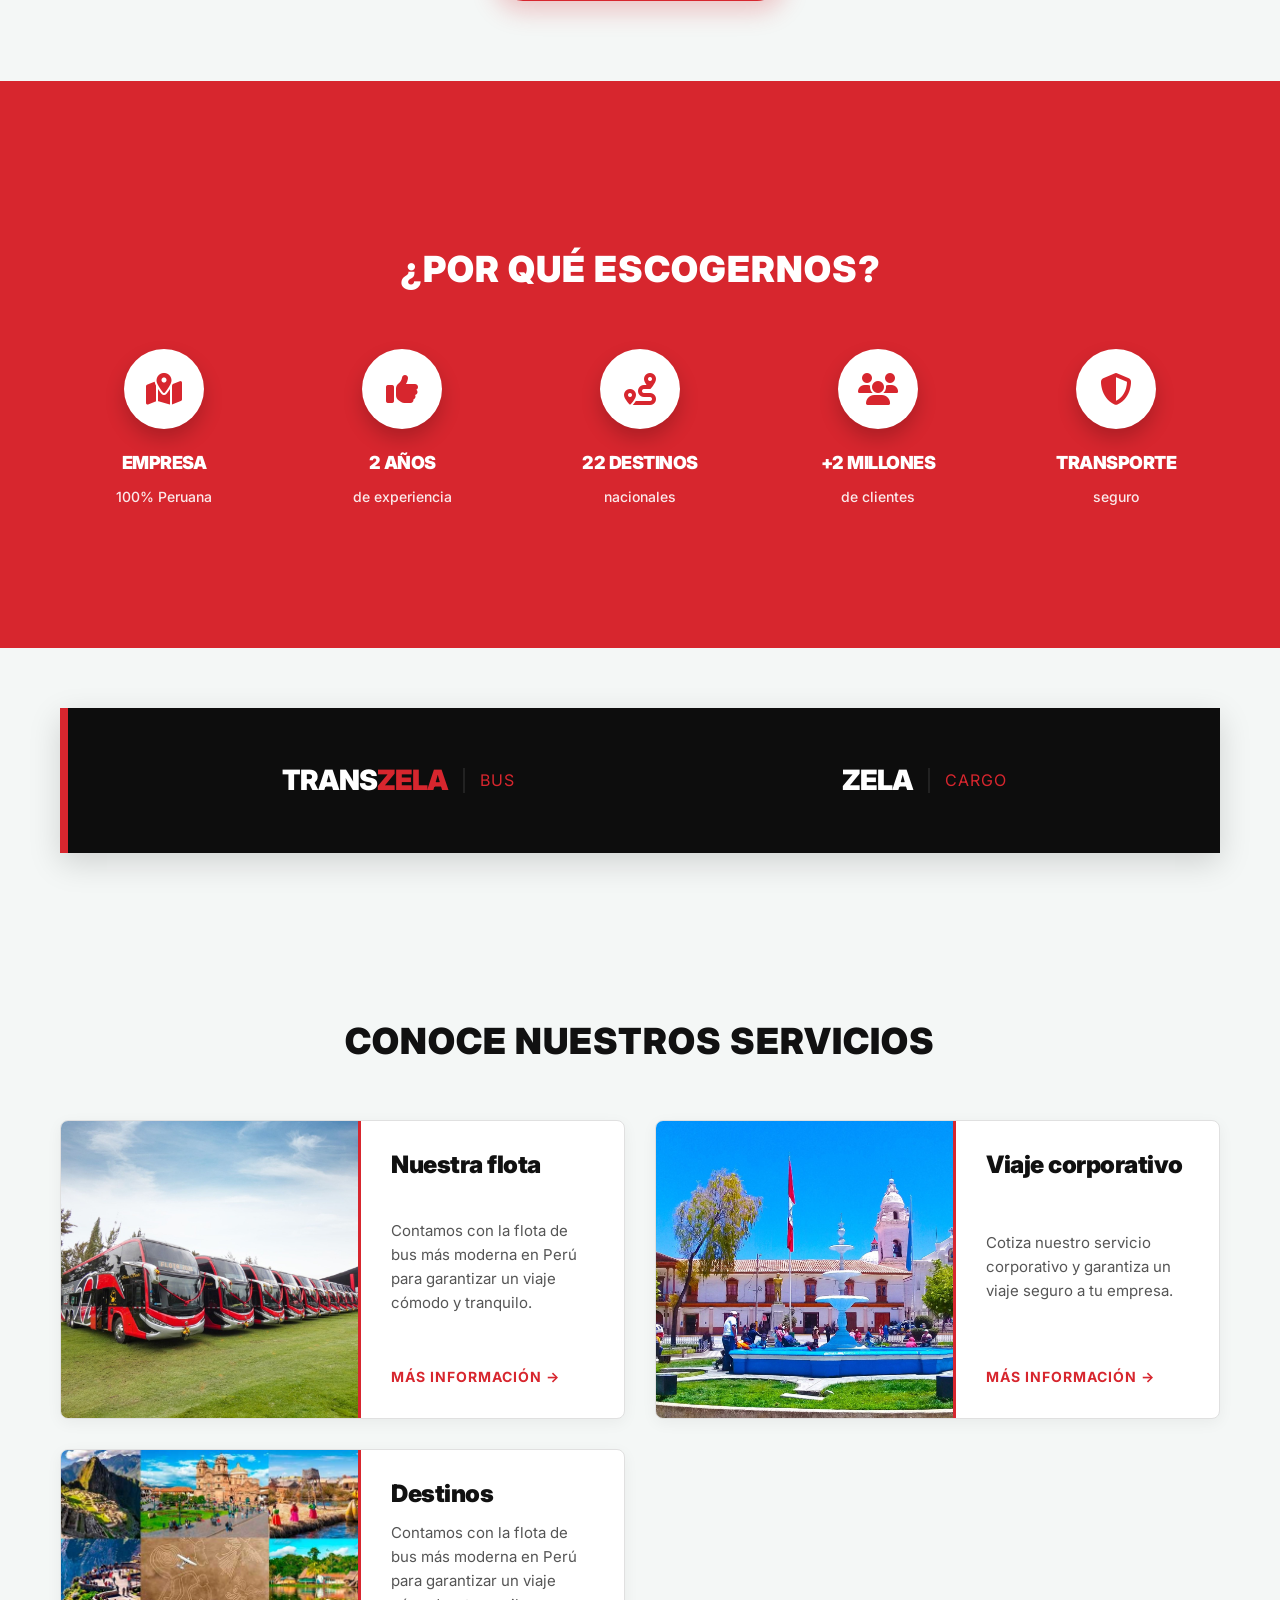
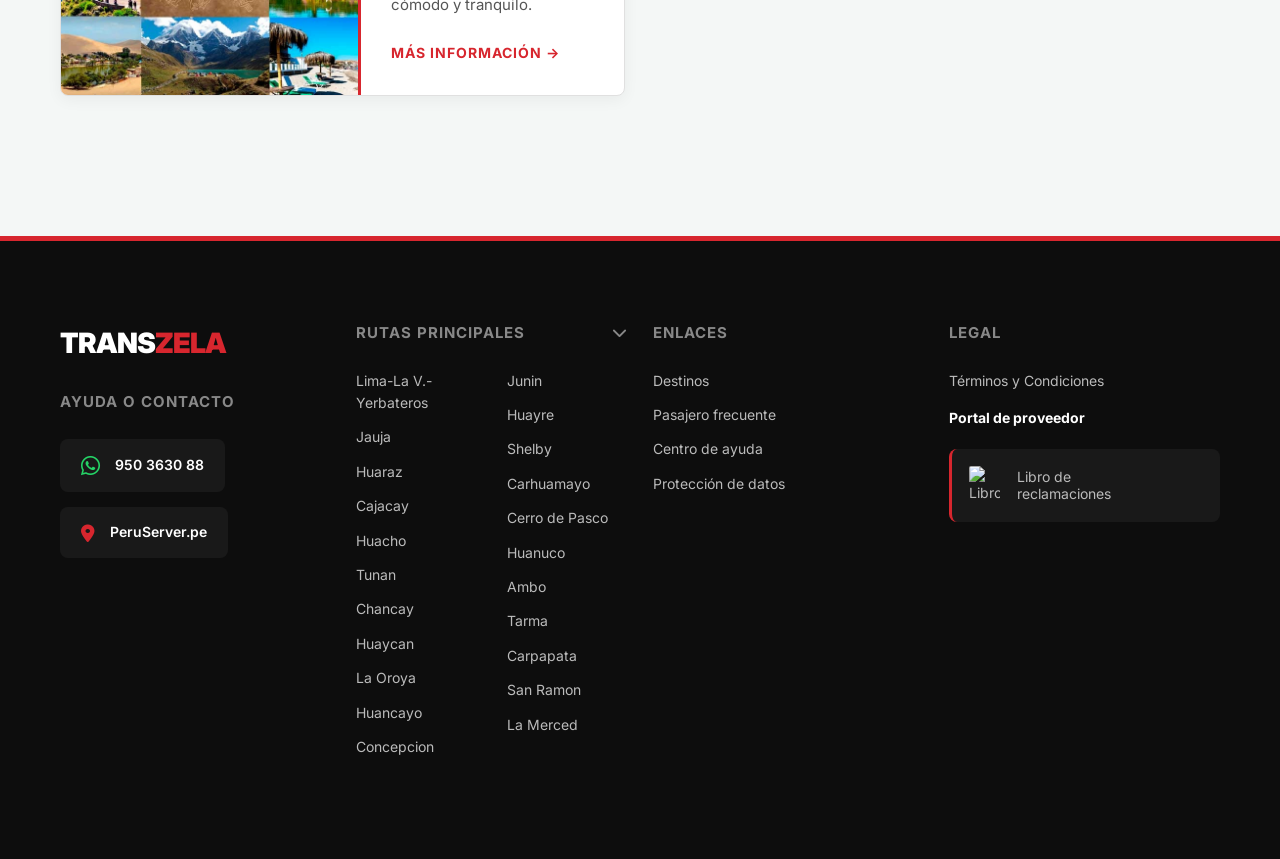
==== commit 032bef55: "Fino" ====
--- a/index.html
+++ b/index.html
@@ -14,7 +14,7 @@
     <meta property="og:description"
         content="Vivimos la ruta contigo. Contamos con los buses más modernos (Cama 180°, Pantallas Individuales) y conectamos los principales destinos de Peru Server. ¡Compra tu boleto ya!">
     <meta property="og:image"
-        content="https://raw.githubusercontent.com/NilverTI/TranszelaPsv/main/assets/images/b180.jpg">
+        content="https://raw.githubusercontent.com/NilverTI/TranszelaPsv/main/assets/images/buswifi.jpg">
     <meta property="og:type" content="website">
 
     <!-- Twitter / X Card -->
